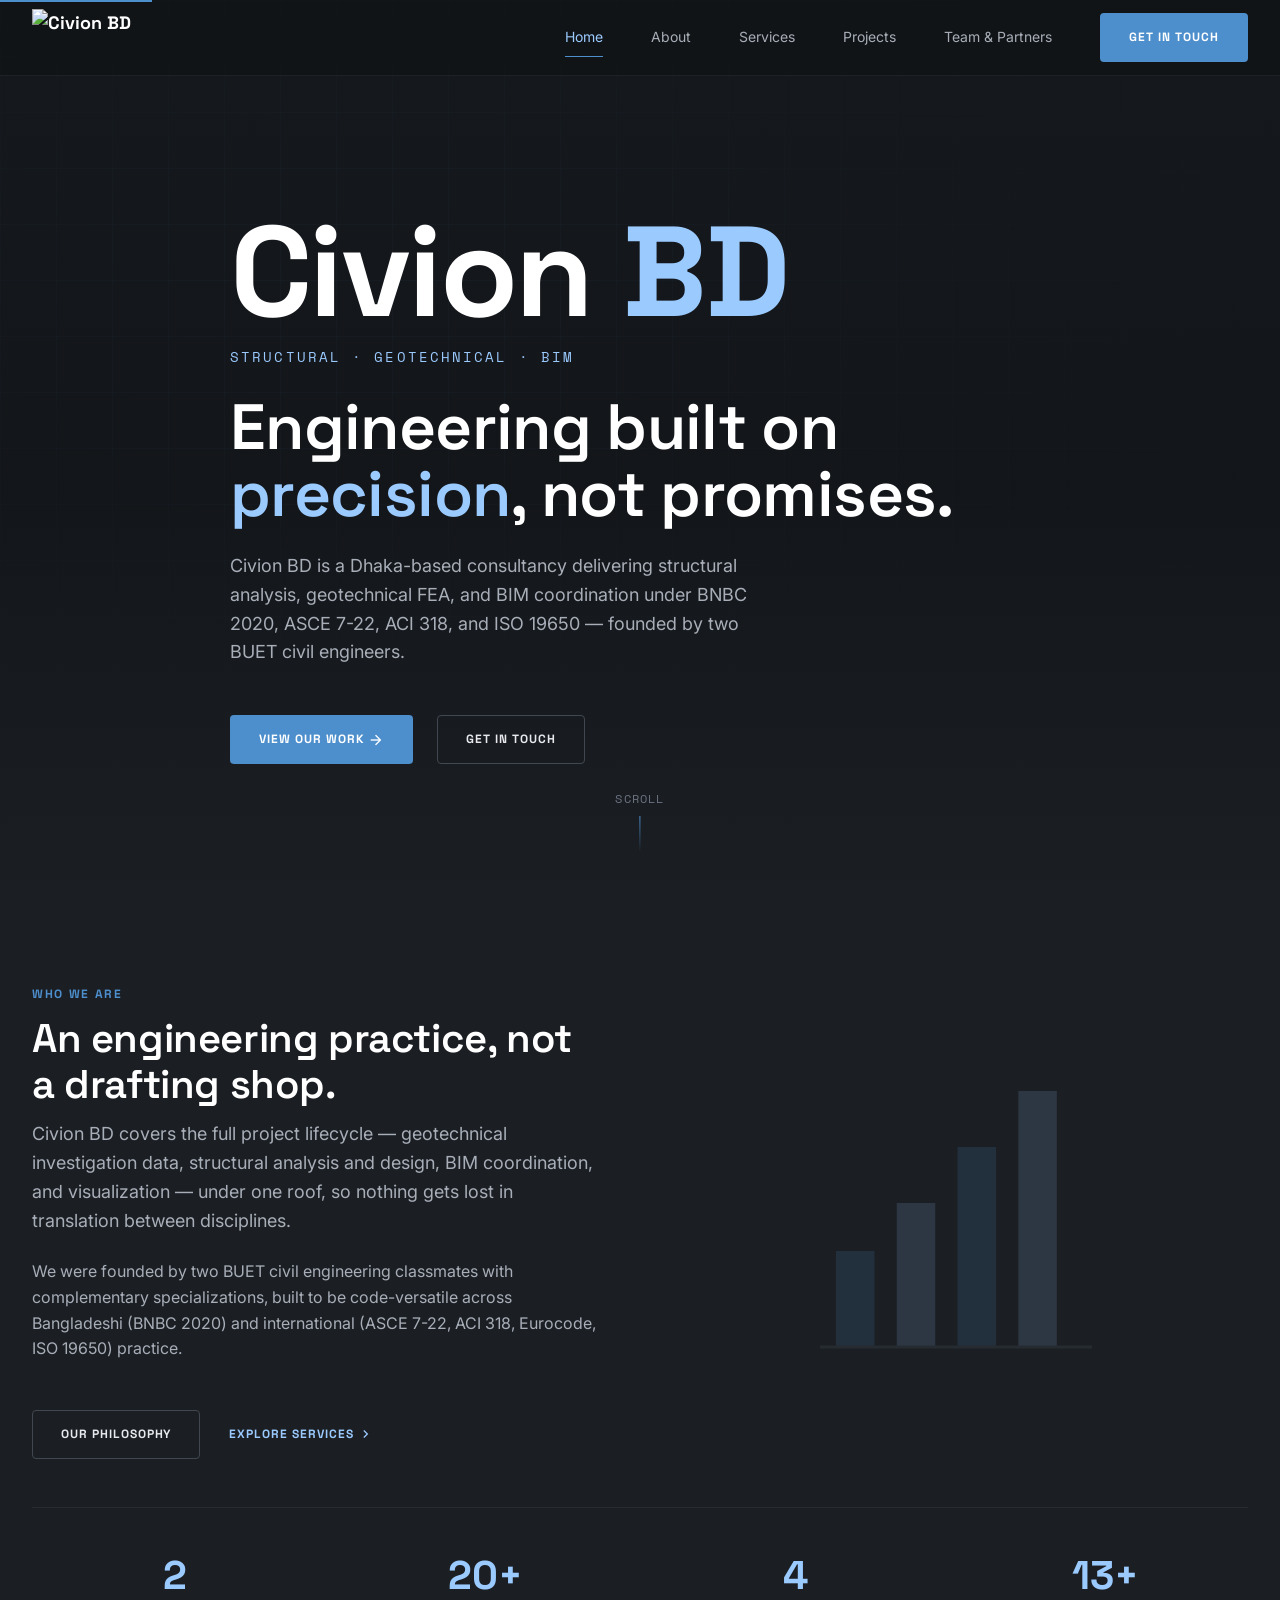
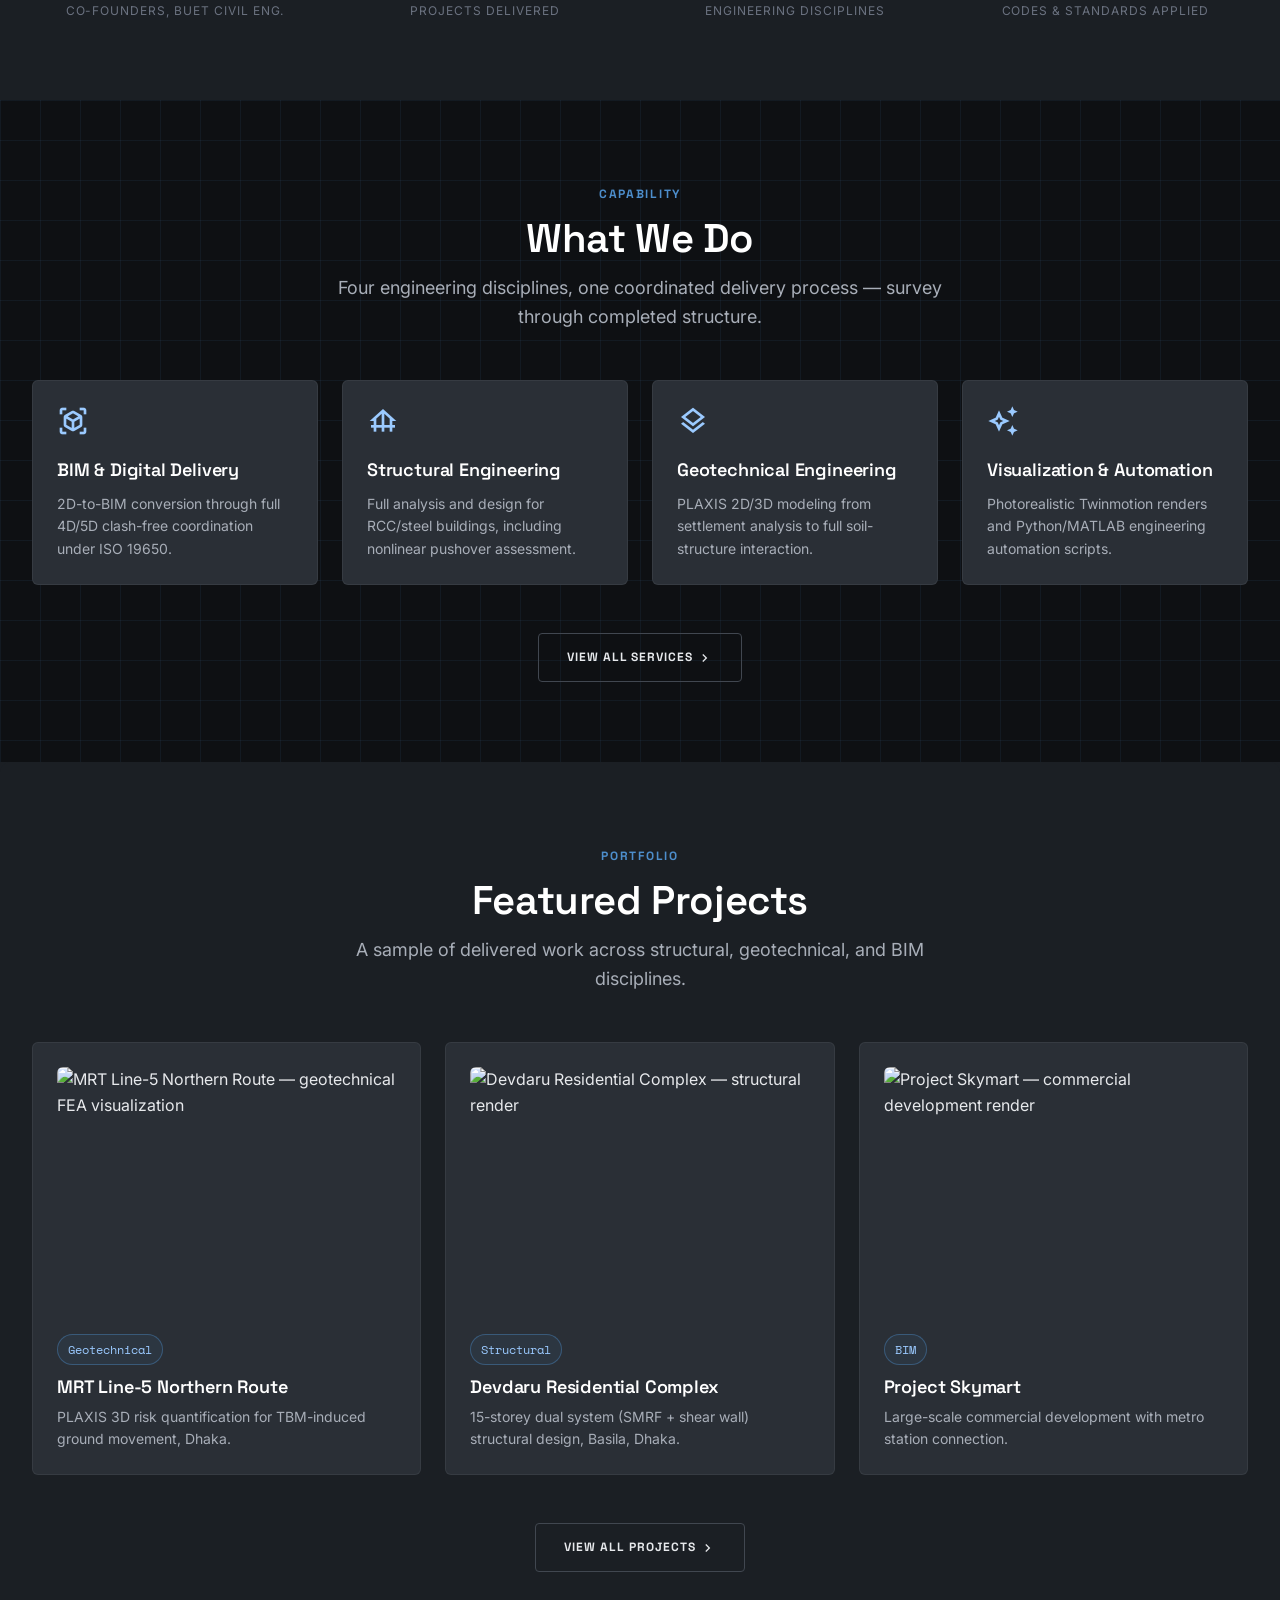
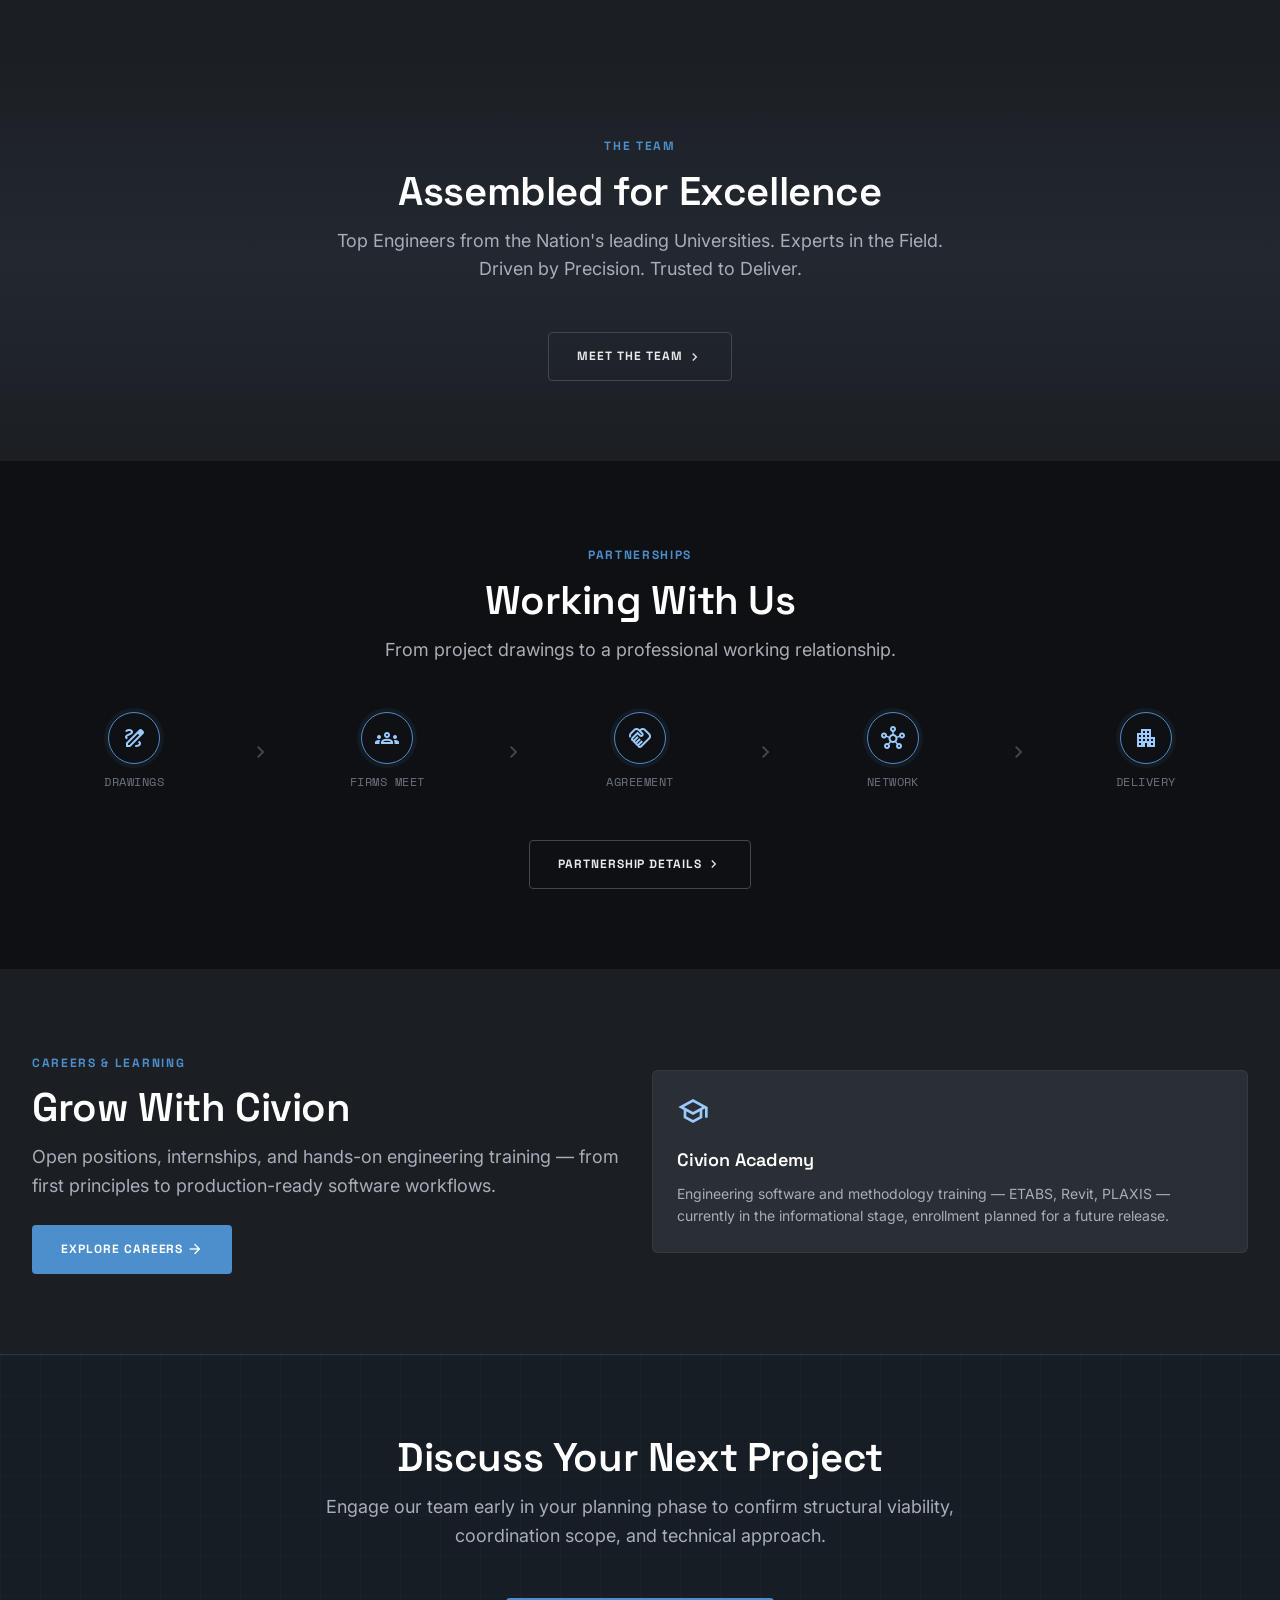
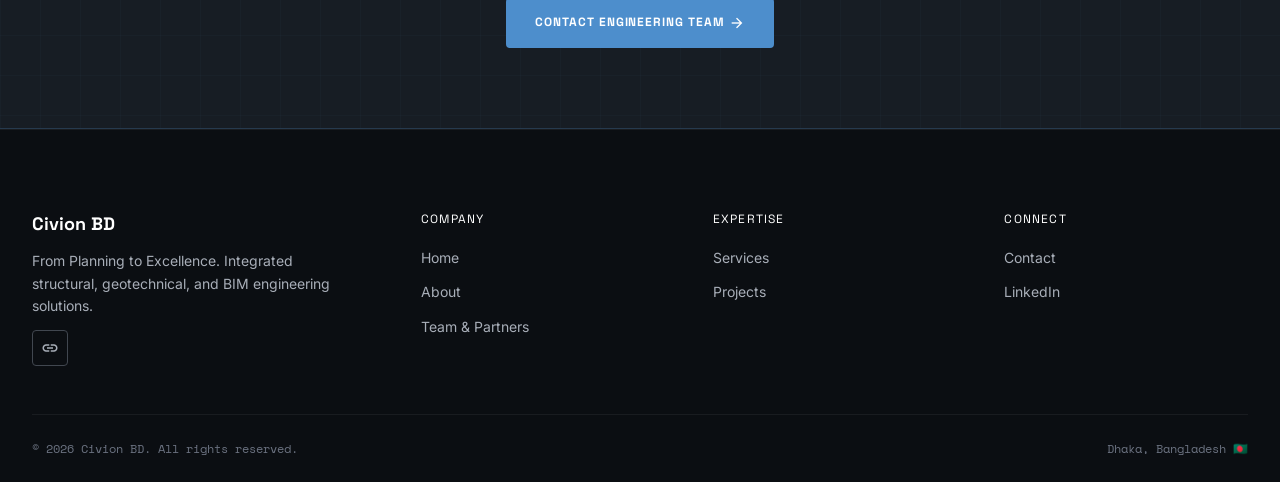
==== index.html @ 87517684 "Add files via upload" ====
<!DOCTYPE html>
<html lang="en">

<head>
  <meta charset="UTF-8" />
  <meta name="viewport" content="width=device-width, initial-scale=1.0" />
  <title>Civion BD — From Planning to Excellence</title>
  <meta name="description"
    content="Civion BD is a Dhaka-based structural, geotechnical, and BIM engineering consultancy founded by two BUET civil engineers, delivering analysis, design, and coordination under BNBC, ASCE, ACI, and ISO 19650." />
  <meta name="keywords"
    content="structural engineering Bangladesh, geotechnical engineering Dhaka, BIM consultancy, ETABS, PLAXIS, Revit, BNBC 2020, Civion BD" />
  <link rel="icon" href="favicon.ico" sizes="any" />
  <link rel="icon" type="image/png" href="media/logos/favicon-32.png" sizes="32x32" />
  <link rel="icon" type="image/png" href="media/logos/favicon-16.png" sizes="16x16" />
  <link rel="apple-touch-icon" href="media/logos/apple-touch-icon.png" />
  <meta property="og:title" content="Civion BD — From Planning to Excellence" />
  <meta property="og:description"
    content="Structural, geotechnical, and BIM engineering consultancy based in Dhaka, Bangladesh." />
  <meta property="og:image" content="media/hero/hero-thumbnail-v01.webp" />
  <meta property="og:type" content="website" />
  <meta name="twitter:card" content="summary_large_image" />
  <!-- Google Analytics (GA4) — Measurement ID G-GGPD788ZMY -->
  <script async src="https://www.googletagmanager.com/gtag/js?id=G-GGPD788ZMY"></script>
  <script>
    window.dataLayer = window.dataLayer || [];
    function gtag() { dataLayer.push(arguments); }
    gtag('js', new Date());
    gtag('config', 'G-GGPD788ZMY', { anonymize_ip: true });
  </script>
  <link rel="preconnect" href="https://fonts.googleapis.com" />
  <link rel="preconnect" href="https://fonts.gstatic.com" crossorigin />
  <link
    href="https://fonts.googleapis.com/css2?family=Inter:wght@400;500;600;700&family=Space+Grotesk:wght@500;600;700&family=Space+Mono:wght@400;700&display=swap"
    rel="stylesheet" />
  <link
    href="https://fonts.googleapis.com/css2?family=Material+Symbols+Outlined:opsz,wght,FILL,GRAD@20..48,100..700,0..1,-50..200&display=swap"
    rel="stylesheet" />
  <link rel="stylesheet" href="assets/css/main.css" />
  <link rel="stylesheet" href="assets/css/animations.css" />
  <style>
    .material-symbols-outlined {
      font-variation-settings: 'FILL' 0, 'wght' 400, 'GRAD' 0, 'opsz' 24;
      font-size: 24px;
      line-height: 1;
    }
  </style>
</head>

<body data-page="home" data-depth="0">
  <a href="#main" class="skip-link">Skip to content</a>
  <nav class="nav" id="topNav">
    <div class="nav__inner">
      <a href="index.html" class="nav__logo">
        <img src="media/logos/civion-bd-logo-light.png" alt="Civion BD" class="nav__logo-img" />
      </a>

      <button class="nav__toggle" aria-label="Toggle navigation menu" aria-expanded="false">
        <span></span><span></span><span></span>
      </button>

      <div class="nav__links">
        <a href="index.html" class="nav__link" data-page="home">Home</a>
        <a href="about/index.html" class="nav__link" data-page="about">About</a>
        <a href="services/index.html" class="nav__link" data-page="services">Services</a>
        <a href="projects/index.html" class="nav__link" data-page="projects">Projects</a>
        <a href="team-and-partnerships/index.html" class="nav__link" data-page="team">Team &amp; Partners</a>
        <a href="contact/index.html" class="btn btn--primary">Get In Touch</a>
      </div>
    </div>
  </nav>

  <main id="main">

    <!-- ================= HERO ================= -->
    <section class="hero">
      <video id="hero-video" class="hero__video" autoplay muted loop playsinline
        poster="media/hero/hero-poster-v01.webp" aria-hidden="true">
        <source src="media/hero/hero-building-mobile-v01.mp4" media="(max-width: 640px)" type="video/mp4" />
        <source src="media/hero/hero-building-v01.mp4" type="video/mp4" />
      </video>
      <div class="hero__grid" aria-hidden="true"></div>
      <div class="hero__overlay" aria-hidden="true"></div>
      <img src="media/logos/civion-bd-logo-square.png" alt="" class="hero__logo-watermark" aria-hidden="true" />
      <div class="container hero__content">
        <p class="hero__brand">Civion <span class="accent">BD</span></p>
        <span class="hero__eyebrow">Structural · Geotechnical · BIM</span>
        <h1 class="hero__title">Engineering built on <span class="accent">precision</span>, not promises.</h1>
        <p class="hero__subtitle">Civion BD is a Dhaka-based consultancy delivering structural analysis, geotechnical
          FEA, and BIM coordination under BNBC 2020, ASCE 7-22, ACI 318, and ISO 19650 — founded by two BUET civil
          engineers.</p>
        <div class="hero__ctas">
          <a href="projects/index.html" class="btn btn--primary">View Our Work <span
              class="material-symbols-outlined icon">arrow_forward</span></a>
          <a href="contact/index.html" class="btn btn--secondary">Get In Touch</a>
        </div>
      </div>
      <div class="hero__scroll" aria-hidden="true">
        <span>Scroll</span>
        <span class="hero__scroll-line"></span>
      </div>
    </section>

    <!-- ================= INTRODUCTION (Update 02) ================= -->
    <section class="section bg-charcoal" style="position:relative;overflow:hidden;">
      <div class="container">
        <div class="grid grid-2" style="align-items:center;gap:var(--space-xl);">
          <div data-reveal>
            <span class="eyebrow">Who We Are</span>
            <h2 class="section-title">An engineering practice, not a drafting shop.</h2>
            <p class="section-subtitle" style="margin-bottom:var(--space-md);">Civion BD covers the full project
              lifecycle — geotechnical investigation data, structural analysis and design, BIM coordination, and
              visualization — under one roof, so nothing gets lost in translation between disciplines.</p>
            <p style="color:var(--color-soft-gray);margin-bottom:var(--space-lg);">We were founded by two BUET civil
              engineering classmates with complementary specializations, built to be code-versatile across Bangladeshi
              (BNBC 2020) and international (ASCE 7-22, ACI 318, Eurocode, ISO 19650) practice.</p>
            <div class="hero__ctas">
              <a href="about/index.html" class="btn btn--secondary">Our Philosophy</a>
              <a href="services/index.html" class="btn btn--ghost">Explore Services <span
                  class="material-symbols-outlined icon">chevron_right</span></a>
            </div>
          </div>
          <div style="position:relative;display:flex;align-items:center;justify-content:center;min-height:340px;"
            data-reveal data-reveal-delay="2">
            <svg class="intro__logo-float" width="320" height="320" viewBox="0 0 200 200" fill="none"
              xmlns="http://www.w3.org/2000/svg" style="opacity:0.14;" aria-hidden="true">
              <rect x="20" y="120" width="24" height="60" fill="#4D8ECC" />
              <rect x="58" y="90" width="24" height="90" fill="#9BCAFF" />
              <rect x="96" y="55" width="24" height="125" fill="#4D8ECC" />
              <rect x="134" y="20" width="24" height="160" fill="#9BCAFF" />
              <line x1="10" y1="180" x2="180" y2="180" stroke="#6B7280" stroke-width="2" />
            </svg>
          </div>
        </div>

        <div class="grid grid-4 mt-lg" style="border-top:1px solid rgba(255,255,255,0.06);padding-top:var(--space-lg);">
          <div class="stat" data-reveal><span class="stat__value" data-count="2">0</span>
            <div class="stat__label">Co-Founders, BUET Civil Eng.</div>
          </div>
          <div class="stat" data-reveal data-reveal-delay="1"><span class="stat__value" data-count="20"
              data-suffix="+">0</span>
            <div class="stat__label">Projects Delivered</div>
          </div>
          <div class="stat" data-reveal data-reveal-delay="2"><span class="stat__value" data-count="4">0</span>
            <div class="stat__label">Engineering Disciplines</div>
          </div>
          <div class="stat" data-reveal data-reveal-delay="3"><span class="stat__value" data-count="13"
              data-suffix="+">0</span>
            <div class="stat__label">Codes &amp; Standards Applied</div>
          </div>
        </div>
      </div>
    </section>

    <!-- ================= FEATURED SERVICES (Update 03, simplified blueprint reveal) ================= -->
    <section class="section bg-blueprint">
      <div class="container">
        <div class="section-head center" data-reveal>
          <span class="eyebrow">Capability</span>
          <h2 class="section-title">What We Do</h2>
          <p class="section-subtitle">Four engineering disciplines, one coordinated delivery process — survey through
            completed structure.</p>
        </div>

        <div class="grid grid-4">
          <div class="card" data-reveal data-reveal-delay="1">
            <div style="color:var(--color-accent-bright);margin-bottom:var(--space-sm);"><span
                class="material-symbols-outlined" style="font-size:32px;">view_in_ar</span></div>
            <h3 style="font-size:var(--fs-lg);margin-bottom:8px;">BIM &amp; Digital Delivery</h3>
            <p style="font-size:var(--fs-sm);">2D-to-BIM conversion through full 4D/5D clash-free coordination under ISO
              19650.</p>
          </div>
          <div class="card" data-reveal data-reveal-delay="2">
            <div style="color:var(--color-accent-bright);margin-bottom:var(--space-sm);"><span
                class="material-symbols-outlined" style="font-size:32px;">foundation</span></div>
            <h3 style="font-size:var(--fs-lg);margin-bottom:8px;">Structural Engineering</h3>
            <p style="font-size:var(--fs-sm);">Full analysis and design for RCC/steel buildings, including nonlinear
              pushover assessment.</p>
          </div>
          <div class="card" data-reveal data-reveal-delay="3">
            <div style="color:var(--color-accent-bright);margin-bottom:var(--space-sm);"><span
                class="material-symbols-outlined" style="font-size:32px;">layers</span></div>
            <h3 style="font-size:var(--fs-lg);margin-bottom:8px;">Geotechnical Engineering</h3>
            <p style="font-size:var(--fs-sm);">PLAXIS 2D/3D modeling from settlement analysis to full soil-structure
              interaction.</p>
          </div>
          <div class="card" data-reveal data-reveal-delay="4">
            <div style="color:var(--color-accent-bright);margin-bottom:var(--space-sm);"><span
                class="material-symbols-outlined" style="font-size:32px;">auto_awesome</span></div>
            <h3 style="font-size:var(--fs-lg);margin-bottom:8px;">Visualization &amp; Automation</h3>
            <p style="font-size:var(--fs-sm);">Photorealistic Twinmotion renders and Python/MATLAB engineering
              automation scripts.</p>
          </div>
        </div>

        <div class="text-center mt-lg" data-reveal>
          <a href="services/index.html" class="btn btn--secondary">View All Services <span
              class="material-symbols-outlined icon">chevron_right</span></a>
        </div>
      </div>
    </section>

    <!-- ================= FEATURED PROJECTS (Update 04, crossfade) ================= -->
    <section class="section bg-charcoal projects-showcase" data-project-showcase>
      <div class="projects-showcase__bg-layer" aria-hidden="true" style="position:absolute;inset:0;z-index:0;"></div>
      <div class="container" style="position:relative;z-index:1;">
        <div class="section-head center" data-reveal>
          <span class="eyebrow">Portfolio</span>
          <h2 class="section-title">Featured Projects</h2>
          <p class="section-subtitle">A sample of delivered work across structural, geotechnical, and BIM disciplines.
          </p>
        </div>

        <div class="grid grid-3">
          <a href="projects/mrt/index.html" class="card project-card" data-reveal data-reveal-delay="1"
            data-project-bg="url('media/projects/mrt/project-mrt-hero-v01.webp') center/cover">
            <div class="project-card__media" style="margin-bottom:var(--space-sm);border-radius:var(--radius-md);"><img
                src="media/projects/mrt/project-mrt-hero-v01.webp"
                alt="MRT Line-5 Northern Route — geotechnical FEA visualization" class="img-cover" loading="lazy" />
            </div>
            <span class="chip chip--accent" style="margin-bottom:8px;">Geotechnical</span>
            <h3 style="font-size:var(--fs-lg);margin-bottom:4px;">MRT Line-5 Northern Route</h3>
            <p style="font-size:var(--fs-sm);">PLAXIS 3D risk quantification for TBM-induced ground movement, Dhaka.</p>
          </a>
          <a href="projects/devdaru/index.html" class="card project-card" data-reveal data-reveal-delay="2"
            data-project-bg="url('media/projects/devdaru/project-devdaru-hero-v01.webp') center/cover">
            <div class="project-card__media" style="margin-bottom:var(--space-sm);border-radius:var(--radius-md);"><img
                src="media/projects/devdaru/project-devdaru-hero-v01.webp"
                alt="Devdaru Residential Complex — structural render" class="img-cover" loading="lazy" /></div>
            <span class="chip chip--accent" style="margin-bottom:8px;">Structural</span>
            <h3 style="font-size:var(--fs-lg);margin-bottom:4px;">Devdaru Residential Complex</h3>
            <p style="font-size:var(--fs-sm);">15-storey dual system (SMRF + shear wall) structural design, Basila,
              Dhaka.</p>
          </a>
          <a href="projects/skymart/index.html" class="card project-card" data-reveal data-reveal-delay="3"
            data-project-bg="url('media/projects/skymart/project-skymart-hero-v01.webp') center/cover">
            <div class="project-card__media" style="margin-bottom:var(--space-sm);border-radius:var(--radius-md);"><img
                src="media/projects/skymart/project-skymart-hero-v01.webp"
                alt="Project Skymart — commercial development render" class="img-cover" loading="lazy" /></div>
            <span class="chip chip--accent" style="margin-bottom:8px;">BIM</span>
            <h3 style="font-size:var(--fs-lg);margin-bottom:4px;">Project Skymart</h3>
            <p style="font-size:var(--fs-sm);">Large-scale commercial development with metro station connection.</p>
          </a>
        </div>

        <div class="text-center mt-lg" data-reveal>
          <a href="projects/index.html" class="btn btn--secondary">View All Projects <span
              class="material-symbols-outlined icon">chevron_right</span></a>
        </div>
      </div>
    </section>

    <!-- ================= MEET THE TEAM ================= -->
    <section class="section bg-gradient-steel">
      <div class="container">
        <div class="section-head center" data-reveal>
          <span class="eyebrow">The Team</span>
          <h2 class="section-title">Assembled for Excellence</h2>
          <p class="section-subtitle">Top Engineers from the Nation's leading Universities. Experts in the Field.<br>
            Driven by Precision. Trusted to Deliver.</p>
        </div>
        <div class="text-center mt-lg" data-reveal>
          <a href="team-and-partnerships/index.html" class="btn btn--secondary">Meet The Team <span
              class="material-symbols-outlined icon">chevron_right</span></a>
        </div>
      </div>
    </section>

    <!-- ================= STRATEGIC PARTNERS (Update 05, storyboard) ================= -->
    <section class="section bg-matte">
      <div class="container">
        <div class="section-head center" data-reveal>
          <span class="eyebrow">Partnerships</span>
          <h2 class="section-title">Working With Us</h2>
          <p class="section-subtitle">From project drawings to a professional working relationship.</p>
        </div>
        <div class="storyboard" data-reveal>
          <div class="storyboard__step">
            <div class="storyboard__icon"><span class="material-symbols-outlined">draw</span></div><span
              class="storyboard__label">Drawings</span>
          </div>
          <span class="storyboard__arrow material-symbols-outlined" aria-hidden="true">chevron_right</span>
          <div class="storyboard__step">
            <div class="storyboard__icon"><span class="material-symbols-outlined">groups</span></div><span
              class="storyboard__label">Firms Meet</span>
          </div>
          <span class="storyboard__arrow material-symbols-outlined" aria-hidden="true">chevron_right</span>
          <div class="storyboard__step">
            <div class="storyboard__icon"><span class="material-symbols-outlined">handshake</span></div><span
              class="storyboard__label">Agreement</span>
          </div>
          <span class="storyboard__arrow material-symbols-outlined" aria-hidden="true">chevron_right</span>
          <div class="storyboard__step">
            <div class="storyboard__icon"><span class="material-symbols-outlined">hub</span></div><span
              class="storyboard__label">Network</span>
          </div>
          <span class="storyboard__arrow material-symbols-outlined" aria-hidden="true">chevron_right</span>
          <div class="storyboard__step">
            <div class="storyboard__icon"><span class="material-symbols-outlined">apartment</span></div><span
              class="storyboard__label">Delivery</span>
          </div>
        </div>
        <div class="text-center mt-lg" data-reveal>
          <a href="team-and-partnerships/index.html" class="btn btn--secondary">Partnership Details <span
              class="material-symbols-outlined icon">chevron_right</span></a>
        </div>
      </div>
    </section>

    <!-- ================= CAREERS & LEARNING ================= -->
    <section class="section bg-charcoal">
      <div class="container">
        <div class="grid grid-2" style="align-items:center;">
          <div data-reveal>
            <span class="eyebrow">Careers &amp; Learning</span>
            <h2 class="section-title">Grow With Civion</h2>
            <p class="section-subtitle" style="margin-bottom:var(--space-md);">Open positions, internships, and hands-on
              engineering training — from first principles to production-ready software workflows.</p>
            <a href="careers/index.html" class="btn btn--primary">Explore Careers <span
                class="material-symbols-outlined icon">arrow_forward</span></a>
          </div>
          <div class="card" data-reveal data-reveal-delay="2">
            <div style="color:var(--color-accent-bright);margin-bottom:var(--space-sm);"><span
                class="material-symbols-outlined" style="font-size:32px;">school</span></div>
            <h3 style="font-size:var(--fs-lg);margin-bottom:8px;">Civion Academy</h3>
            <p style="font-size:var(--fs-sm);">Engineering software and methodology training — ETABS, Revit, PLAXIS —
              currently in the informational stage, enrollment planned for a future release.</p>
          </div>
        </div>
      </div>
    </section>

    <!-- ================= CONTACT CTA ================= -->
    <section class="section"
      style="background:rgba(77,142,204,0.06);border-top:1px solid rgba(77,142,204,0.2);border-bottom:1px solid rgba(77,142,204,0.2);position:relative;overflow:hidden;">
      <div class="bg-blueprint" style="position:absolute;inset:0;opacity:0.35;" aria-hidden="true"></div>
      <div class="container text-center" style="position:relative;max-width:700px;">
        <h2 class="section-title" data-reveal>Discuss Your Next Project</h2>
        <p class="section-subtitle" style="margin:0 auto var(--space-lg);" data-reveal data-reveal-delay="1">Engage our
          team early in your planning phase to confirm structural viability, coordination scope, and technical approach.
        </p>
        <a href="contact/index.html" class="btn btn--primary" data-reveal data-reveal-delay="2">Contact Engineering Team
          <span class="material-symbols-outlined icon">arrow_forward</span></a>
      </div>
    </section>

  </main>

  <footer class="footer">
    <div class="container">
      <div class="footer__top">
        <div class="footer__brand">
          <span class="footer__brand-name">Civion BD</span>
          <p class="footer__tagline">From Planning to Excellence. Integrated structural, geotechnical, and BIM
            engineering solutions.</p>
          <div class="footer__social">
            <a href="https://www.linkedin.com/company/civion-bd/" target="_blank" rel="noopener"
              aria-label="Civion BD on LinkedIn">
              <span class="material-symbols-outlined" aria-hidden="true" style="font-size:18px;">link</span>
            </a>
          </div>
        </div>

        <div class="footer__col">
          <span class="footer__col-title">Company</span>
          <a href="index.html">Home</a>
          <a href="about/index.html">About</a>
          <a href="team-and-partnerships/index.html">Team &amp; Partners</a>
        </div>

        <div class="footer__col">
          <span class="footer__col-title">Expertise</span>
          <a href="services/index.html">Services</a>
          <a href="projects/index.html">Projects</a>
        </div>

        <div class="footer__col">
          <span class="footer__col-title">Connect</span>
          <a href="contact/index.html">Contact</a>
          <a href="https://www.linkedin.com/company/civion-bd/" target="_blank" rel="noopener">LinkedIn</a>
        </div>
      </div>

      <div class="footer__bottom">
        <span class="footer__meta">&copy; <span data-year></span> Civion BD. All rights reserved.</span>
        <span class="footer__meta">Dhaka, Bangladesh 🇧🇩</span>
      </div>
    </div>
  </footer>

  <script src="assets/js/main.js" defer></script>
  <script src="assets/js/animations.js" defer></script>
</body>

</html>
---- assets/css/main.css ----
/* ============================================================
   Civion BD — main.css
   Design System: "Industrial Elegance"
   Source of truth: docs/design.md, industrial_elegance/DESIGN.md
   Vanilla CSS — no framework, per add-ins.md Dependency Checklist
   ============================================================ */

/* ---------- Design Tokens ---------- */
:root {
  /* Core palette */
  --color-accent: #4D8ECC;         /* Engineering Blue */
  --color-accent-dim: #3A6FA0;
  --color-accent-bright: #9BCAFF;
  --color-charcoal: #1B1F24;       /* Primary background */
  --color-gunmetal: #2A2F36;       /* Secondary surface / cards */
  --color-dark-slate: #232830;     /* Tertiary surface */
  --color-matte-black: #0E1013;    /* Deepest layer / overlays */
  --color-surface-lowest: #0B0E12;
  --color-steel-gray: #6B7280;     /* Secondary text */
  --color-soft-gray: #A8AEB8;      /* Body text */
  --color-outline: #414750;
  --color-white: #FFFFFF;
  --color-near-white: #E7E9EC;

  /* Status (functional only, never decorative) */
  --color-success: #4CAF7D;
  --color-warning: #F9BC52;
  --color-error: #E5646B;

  /* Typography */
  --font-primary: 'Inter', -apple-system, BlinkMacSystemFont, 'Segoe UI', sans-serif;
  --font-secondary: 'Space Grotesk', 'Inter', sans-serif;
  --font-mono: 'Space Mono', 'JetBrains Mono', monospace;

  /* Type scale */
  --fs-xs: 0.75rem;
  --fs-sm: 0.875rem;
  --fs-md: 1rem;
  --fs-lg: 1.125rem;
  --fs-xl: 1.5rem;
  --fs-2xl: 2rem;
  --fs-3xl: 2.5rem;
  --fs-4xl: 3.25rem;
  --fs-5xl: 4rem;

  /* Spacing (8px base grid) */
  --space-xs: 4px;
  --space-sm: 12px;
  --space-base: 8px;
  --space-md: 24px;
  --space-lg: 48px;
  --space-xl: 80px;
  --space-gutter: 24px;
  --space-margin: 32px;

  /* Radius */
  --radius-sm: 4px;
  --radius-md: 6px;
  --radius-lg: 10px;
  --radius-full: 9999px;

  /* Motion */
  --ease-mech: cubic-bezier(0.4, 0, 0.2, 1);
  --dur-fast: 150ms;
  --dur-base: 280ms;
  --dur-slow: 600ms;

  /* Layout */
  --container-max: 1280px;
  --nav-height: 76px;
}

/* ---------- Reset ---------- */
*, *::before, *::after { box-sizing: border-box; }
html { scroll-behavior: smooth; }
body {
  margin: 0;
  background: var(--color-charcoal);
  color: var(--color-near-white);
  font-family: var(--font-primary);
  font-size: var(--fs-md);
  line-height: 1.6;
  -webkit-font-smoothing: antialiased;
  overflow-x: hidden;
}
img, svg, video, canvas { display: block; max-width: 100%; }
a { color: inherit; text-decoration: none; }
ul, ol { list-style: none; margin: 0; padding: 0; }
button, input, select, textarea { font-family: inherit; font-size: inherit; color: inherit; }
h1, h2, h3, h4, h5, h6 { margin: 0; font-family: var(--font-secondary); color: var(--color-white); font-weight: 600; letter-spacing: -0.01em; }
p { margin: 0; color: var(--color-soft-gray); }

@media (prefers-reduced-motion: reduce) {
  *, *::before, *::after {
    animation-duration: 0.001ms !important;
    animation-iteration-count: 1 !important;
    transition-duration: 0.001ms !important;
    scroll-behavior: auto !important;
  }
}

/* Focus visibility (accessibility — design.md §Accessibility) */
a:focus-visible, button:focus-visible, input:focus-visible,
textarea:focus-visible, select:focus-visible {
  outline: 2px solid var(--color-accent-bright);
  outline-offset: 2px;
  border-radius: var(--radius-sm);
}

/* ---------- Layout Helpers ---------- */
.container {
  max-width: var(--container-max);
  margin: 0 auto;
  padding: 0 var(--space-margin);
}
@media (max-width: 640px) {
  .container { padding: 0 var(--space-md); }
}

.section { padding: var(--space-xl) 0; position: relative; }
@media (max-width: 900px) {
  .section { padding: var(--space-lg) 0; }
}

/* Section background rhythm — design.md §Section Design */
.bg-charcoal { background: var(--color-charcoal); }
.bg-gunmetal { background: var(--color-gunmetal); }
.bg-matte { background: var(--color-matte-black); }
.bg-gradient-steel {
  background: linear-gradient(180deg, var(--color-charcoal) 0%, var(--color-dark-slate) 50%, var(--color-charcoal) 100%);
}
.bg-blueprint {
  background-color: var(--color-matte-black);
  background-image:
    linear-gradient(rgba(77, 142, 204, 0.08) 1px, transparent 1px),
    linear-gradient(90deg, rgba(77, 142, 204, 0.08) 1px, transparent 1px);
  background-size: 40px 40px;
}

.grid { display: grid; gap: var(--space-gutter); }
.grid-2 { grid-template-columns: repeat(2, 1fr); }
.grid-3 { grid-template-columns: repeat(3, 1fr); }
.grid-4 { grid-template-columns: repeat(4, 1fr); }
.grid-12 { grid-template-columns: repeat(12, 1fr); }
@media (max-width: 900px) {
  .grid-2, .grid-3, .grid-4 { grid-template-columns: repeat(2, 1fr); }
}
@media (max-width: 640px) {
  .grid-2, .grid-3, .grid-4, .grid-12 { grid-template-columns: 1fr; }
}

.flex { display: flex; }
.flex-col { flex-direction: column; }
.items-center { align-items: center; }
.justify-between { justify-content: space-between; }
.gap-xs { gap: var(--space-xs); }
.gap-sm { gap: var(--space-sm); }
.gap-md { gap: var(--space-md); }
.gap-lg { gap: var(--space-lg); }

/* ---------- Typography Utilities ---------- */
.eyebrow {
  font-family: var(--font-secondary);
  font-size: var(--fs-xs);
  font-weight: 700;
  letter-spacing: 0.14em;
  text-transform: uppercase;
  color: var(--color-accent);
  display: inline-block;
  margin-bottom: var(--space-sm);
}
.section-title {
  font-size: var(--fs-3xl);
  line-height: 1.15;
  margin-bottom: var(--space-sm);
}
.section-subtitle {
  font-size: var(--fs-lg);
  color: var(--color-soft-gray);
  max-width: 640px;
}
.section-head { margin-bottom: var(--space-lg); }
.section-head.center { text-align: center; margin-left: auto; margin-right: auto; }
.section-head.center .section-subtitle { margin-left: auto; margin-right: auto; }
.mono-tag {
  font-family: var(--font-mono);
  font-size: var(--fs-xs);
  color: var(--color-steel-gray);
  letter-spacing: 0.05em;
}

/* ---------- Buttons ---------- */
.btn {
  display: inline-flex;
  align-items: center;
  justify-content: center;
  gap: var(--space-xs);
  font-family: var(--font-secondary);
  font-size: var(--fs-xs);
  font-weight: 700;
  letter-spacing: 0.08em;
  text-transform: uppercase;
  padding: 14px 28px;
  border-radius: var(--radius-sm);
  border: 1px solid transparent;
  cursor: pointer;
  transition: background var(--dur-base) var(--ease-mech), border-color var(--dur-base) var(--ease-mech), transform var(--dur-fast) var(--ease-mech), color var(--dur-base) var(--ease-mech);
  white-space: nowrap;
}
.btn:active { transform: scale(0.98); }
.btn--primary { background: var(--color-accent); color: var(--color-white); }
.btn--primary:hover { background: var(--color-accent-dim); }
.btn--secondary { background: transparent; border-color: var(--color-outline); color: var(--color-near-white); }
.btn--secondary:hover { border-color: var(--color-accent); color: var(--color-accent-bright); }
.btn--ghost { background: transparent; color: var(--color-accent-bright); padding-left: 4px; padding-right: 4px; }
.btn--ghost:hover { color: var(--color-white); }
.btn--block { width: 100%; }
.btn .icon { font-size: 16px; transition: transform var(--dur-base) var(--ease-mech); }
.btn:hover .icon { transform: translateX(3px); }

/* ---------- Cards (shared base — design.md §Cards) ---------- */
.card {
  background: var(--color-gunmetal);
  border: 1px solid rgba(139, 145, 155, 0.12);
  border-radius: var(--radius-md);
  padding: var(--space-md);
  transition: transform var(--dur-base) var(--ease-mech), border-color var(--dur-base) var(--ease-mech), box-shadow var(--dur-base) var(--ease-mech);
}
.card:hover {
  transform: translateY(-4px);
  border-color: rgba(77, 142, 204, 0.35);
  box-shadow: 0 16px 40px rgba(0,0,0,0.35);
}
.card--flat:hover { transform: none; }

/* ---------- Chips / Badges ---------- */
.chip {
  display: inline-flex;
  align-items: center;
  font-family: var(--font-mono);
  font-size: var(--fs-xs);
  color: var(--color-soft-gray);
  background: rgba(255,255,255,0.04);
  border: 1px solid var(--color-outline);
  padding: 5px 10px;
  border-radius: var(--radius-full);
}
.chip--accent { color: var(--color-accent-bright); border-color: rgba(77,142,204,0.4); background: rgba(77,142,204,0.08); }

/* ---------- Navigation ---------- */
.nav {
  position: fixed;
  top: 0; left: 0; right: 0;
  z-index: 900;
  height: var(--nav-height);
  display: flex;
  align-items: center;
  background: rgba(17, 20, 23, 0.72);
  backdrop-filter: blur(14px);
  -webkit-backdrop-filter: blur(14px);
  border-bottom: 1px solid rgba(255,255,255,0.06);
  transition: background var(--dur-base) var(--ease-mech), border-color var(--dur-base) var(--ease-mech);
}
.nav.is-scrolled { background: rgba(14, 16, 19, 0.94); border-color: rgba(255,255,255,0.1); }
.nav__inner {
  width: 100%;
  max-width: var(--container-max);
  margin: 0 auto;
  padding: 0 var(--space-margin);
  display: flex;
  align-items: center;
  justify-content: space-between;
}
.nav__logo { display: flex; align-items: center; gap: 10px; font-family: var(--font-secondary); font-weight: 700; font-size: var(--fs-lg); color: var(--color-white); }
.nav__logo-mark { width: 32px; height: 32px; }
.nav__logo-img { height: 57px; width: auto; display: block; }
.nav__links { display: flex; align-items: center; gap: var(--space-lg); }
.nav__link {
  font-size: var(--fs-sm);
  color: var(--color-soft-gray);
  position: relative;
  padding: 8px 0;
  transition: color var(--dur-base) var(--ease-mech);
}
.nav__link::after {
  content: '';
  position: absolute; left: 0; bottom: 0;
  width: 0; height: 1px;
  background: var(--color-accent);
  transition: width var(--dur-base) var(--ease-mech);
}
.nav__link:hover { color: var(--color-white); }
.nav__link:hover::after { width: 100%; }
.nav__link.is-active { color: var(--color-accent-bright); }
.nav__link.is-active::after { width: 100%; }
.nav__actions { display: flex; align-items: center; gap: var(--space-md); }
.nav__toggle { display: none; flex-direction: column; gap: 5px; background: none; border: none; cursor: pointer; padding: 8px; }
.nav__toggle span { width: 22px; height: 2px; background: var(--color-white); transition: all var(--dur-base) var(--ease-mech); }

@media (max-width: 900px) {
  .nav__links { position: fixed; top: var(--nav-height); left: 0; right: 0; bottom: 0;
    background: var(--color-matte-black); flex-direction: column; justify-content: flex-start;
    padding: var(--space-lg) var(--space-md); gap: var(--space-md);
    transform: translateX(100%); transition: transform var(--dur-base) var(--ease-mech);
  }
  .nav__links.is-open { transform: translateX(0); }
  .nav__link { font-size: var(--fs-xl); }
  .nav__toggle { display: flex; }
  .nav__actions .btn--primary { display: none; }
  .nav__links .btn--primary { margin-top: var(--space-md); display: inline-flex; }
}

/* ---------- Footer ---------- */
.footer { background: var(--color-surface-lowest); border-top: 1px solid rgba(255,255,255,0.06); padding: var(--space-xl) 0 var(--space-md); }
.footer__top { display: grid; grid-template-columns: 1.4fr 1fr 1fr 1fr; gap: var(--space-lg); padding-bottom: var(--space-lg); border-bottom: 1px solid rgba(255,255,255,0.06); }
.footer__brand { display: flex; flex-direction: column; gap: var(--space-sm); max-width: 320px; }
.footer__brand-name { font-family: var(--font-secondary); font-size: var(--fs-lg); font-weight: 700; color: var(--color-white); }
.footer__logo-img { height: 57px; width: auto; display: block; }
.footer__tagline { color: var(--color-soft-gray); font-size: var(--fs-sm); }
.footer__col-title { font-family: var(--font-secondary); font-size: var(--fs-xs); letter-spacing: 0.1em; text-transform: uppercase; color: var(--color-white); margin-bottom: var(--space-sm); display: block; }
.footer__col a { display: block; color: var(--color-soft-gray); font-size: var(--fs-sm); padding: 6px 0; transition: color var(--dur-base) var(--ease-mech); }
.footer__col a:hover { color: var(--color-accent-bright); }
.footer__bottom { display: flex; justify-content: space-between; align-items: center; padding-top: var(--space-md); flex-wrap: wrap; gap: var(--space-sm); }
.footer__meta { font-size: var(--fs-xs); color: var(--color-steel-gray); font-family: var(--font-mono); }
.footer__social { display: flex; gap: var(--space-sm); }
.footer__social a { width: 36px; height: 36px; display: flex; align-items: center; justify-content: center; border: 1px solid var(--color-outline); border-radius: var(--radius-sm); color: var(--color-soft-gray); transition: all var(--dur-base) var(--ease-mech); }
.footer__social a:hover { color: var(--color-accent-bright); border-color: var(--color-accent); }
@media (max-width: 900px) { .footer__top { grid-template-columns: 1fr 1fr; } }
@media (max-width: 560px) { .footer__top { grid-template-columns: 1fr; } }

/* ---------- Logo Watermark (design.md §Logo Usage) ---------- */
.logo-watermark {
  position: absolute;
  pointer-events: none;
  opacity: 0.06;
  filter: blur(2px);
  z-index: 0;
  user-select: none;
}

/* ---------- Blueprint / Placeholder Media Frames ---------- */
/* Used wherever media.status = PLANNED (media-status.md) — never a stand-in photo */
.media-frame {
  position: relative;
  border-radius: var(--radius-md);
  overflow: hidden;
  background: var(--color-matte-black);
  border: 1px solid rgba(139,145,155,0.15);
  display: flex;
  align-items: center;
  justify-content: center;
  min-height: 220px;
}
.media-frame::before {
  content: '';
  position: absolute; inset: 0;
  background-image:
    linear-gradient(rgba(77,142,204,0.14) 1px, transparent 1px),
    linear-gradient(90deg, rgba(77,142,204,0.14) 1px, transparent 1px);
  background-size: 24px 24px;
  opacity: 0.6;
}
.media-frame__label {
  position: relative;
  font-family: var(--font-mono);
  font-size: var(--fs-xs);
  color: var(--color-steel-gray);
  letter-spacing: 0.08em;
  text-transform: uppercase;
  text-align: center;
  padding: var(--space-sm) var(--space-md);
  border: 1px dashed var(--color-outline);
  border-radius: var(--radius-sm);
  background: rgba(14,16,19,0.6);
}

/* ---------- Forms ---------- */
.field { display: flex; flex-direction: column; gap: 8px; margin-bottom: var(--space-md); }
.field label { font-size: var(--fs-xs); text-transform: uppercase; letter-spacing: 0.08em; color: var(--color-steel-gray); font-family: var(--font-secondary); }
.field input, .field select, .field textarea {
  background: var(--color-dark-slate);
  border: 1px solid var(--color-outline);
  border-radius: var(--radius-sm);
  padding: 12px 14px;
  color: var(--color-white);
  transition: border-color var(--dur-base) var(--ease-mech);
}
.field input:focus, .field select:focus, .field textarea:focus { border-color: var(--color-accent); outline: none; }
.field textarea { resize: vertical; min-height: 120px; }
.form-note { font-size: var(--fs-xs); color: var(--color-steel-gray); margin-top: var(--space-sm); }

/* ---------- Stat Counters ---------- */
.stat { text-align: center; }
.stat__value { font-family: var(--font-secondary); font-size: var(--fs-3xl); font-weight: 700; color: var(--color-accent-bright); line-height: 1; }
.stat__label { font-size: var(--fs-xs); text-transform: uppercase; letter-spacing: 0.08em; color: var(--color-steel-gray); margin-top: var(--space-xs); }

/* ---------- Real media (object-fit fills for frames that now hold real assets) ---------- */
.img-cover { width: 100%; height: 100%; object-fit: cover; display: block; }
.media-figure {
  position: relative;
  border-radius: var(--radius-md);
  overflow: hidden;
  border: 1px solid rgba(139,145,155,0.15);
}
.media-figure img, .media-figure video { width: 100%; height: 100%; object-fit: cover; display: block; }
.media-figure__caption {
  position: absolute; left: 0; right: 0; bottom: 0;
  padding: var(--space-sm) var(--space-md);
  background: linear-gradient(0deg, rgba(11,14,18,0.85), transparent);
  font-family: var(--font-mono); font-size: var(--fs-xs); color: var(--color-soft-gray);
  letter-spacing: 0.04em;
}

/* ---------- Ambient background video (decorative, low-opacity, behind content) ---------- */
.bg-video-layer {
  position: absolute; inset: 0; z-index: 0; overflow: hidden;
}
.bg-video-layer video {
  width: 100%; height: 100%; object-fit: cover; opacity: 0.16; filter: saturate(0.8);
}
.bg-video-layer::after {
  content: ''; position: absolute; inset: 0;
  background: linear-gradient(180deg, var(--color-charcoal) 0%, rgba(27,31,36,0.55) 35%, var(--color-charcoal) 100%);
}

/* ---------- Utility ---------- */
.text-center { text-align: center; }
.mt-lg { margin-top: var(--space-lg); }
.mb-lg { margin-bottom: var(--space-lg); }
.sr-only { position: absolute; width: 1px; height: 1px; overflow: hidden; clip: rect(0,0,0,0); white-space: nowrap; }
.skip-link {
  position: absolute; top: -48px; left: 0; background: var(--color-accent); color: #fff;
  padding: 12px 20px; z-index: 2000; transition: top var(--dur-base) var(--ease-mech);
}
.skip-link:focus { top: 0; }
---- assets/css/animations.css ----
/* ============================================================
   Civion BD — animations.css
   Motion system per docs/animation.md — mechanical, purposeful,
   never bouncy/elastic (design.md §Micro Interactions).
   ============================================================ */

/* ---------- Scroll Reveal (AOS-weight, Level 3 sections) ---------- */
[data-reveal] {
  opacity: 0;
  transform: translateY(28px);
  transition: opacity var(--dur-slow) var(--ease-mech), transform var(--dur-slow) var(--ease-mech);
}
[data-reveal].is-visible { opacity: 1; transform: translateY(0); }
[data-reveal="fade"] { transform: none; }
[data-reveal-delay="1"] { transition-delay: 90ms; }
[data-reveal-delay="2"] { transition-delay: 180ms; }
[data-reveal-delay="3"] { transition-delay: 270ms; }
[data-reveal-delay="4"] { transition-delay: 360ms; }

/* ---------- Hero ---------- */
.hero {
  position: relative;
  min-height: 100vh;
  display: flex;
  align-items: center;
  overflow: hidden;
  padding-top: var(--nav-height);
}
.hero__canvas { position: absolute; inset: 0; z-index: 0; opacity: 0.55; }
.hero__video { position: absolute; inset: 0; z-index: 0; width: 100%; height: 100%; object-fit: cover; filter: brightness(0.88); }
.hero__overlay {
  position: absolute; inset: 0; z-index: 1;
  background: linear-gradient(180deg, rgba(14,16,19,0.45) 0%, rgba(14,16,19,0.62) 55%, var(--color-charcoal) 100%);
}
.hero__grid {
  position: absolute; inset: 0; z-index: 1;
  background-image: linear-gradient(rgba(77,142,204,0.10) 1px, transparent 1px), linear-gradient(90deg, rgba(77,142,204,0.10) 1px, transparent 1px);
  background-size: 56px 56px;
  mask-image: radial-gradient(ellipse at 30% 40%, black 10%, transparent 70%);
}
.hero__logo-watermark {
  position: absolute;
  top: 50%;
  left: 50%;
  transform: translate(-50%, -50%);
  width: min(600px, 85vw);
  height: auto;
  opacity: 0.04;
  z-index: 1;
  pointer-events: none;
  user-select: none;
}
.hero__content { position: relative; z-index: 2; }
.hero__brand { font-family: var(--font-secondary); font-weight: 700; font-size: clamp(3rem, 10vw, 8rem); line-height: 0.94; letter-spacing: -0.02em; margin-bottom: var(--space-sm); color: var(--color-white); }
.hero__brand .accent { color: var(--color-accent-bright); }
.hero__eyebrow { font-family: var(--font-mono); color: var(--color-accent-bright); letter-spacing: 0.15em; font-size: var(--fs-sm); text-transform: uppercase; }
.hero__title { font-size: clamp(2.5rem, 5.5vw, var(--fs-5xl)); line-height: 1.05; margin: var(--space-md) 0; max-width: 820px; }
.hero__title .accent { color: var(--color-accent-bright); }
.hero__subtitle { font-size: var(--fs-lg); color: var(--color-soft-gray); max-width: 560px; margin-bottom: var(--space-lg); }
.hero__ctas { display: flex; gap: var(--space-md); flex-wrap: wrap; }
.hero__scroll {
  position: absolute; bottom: var(--space-lg); left: 50%; transform: translateX(-50%); z-index: 2;
  display: flex; flex-direction: column; align-items: center; gap: 8px; color: var(--color-steel-gray);
  font-family: var(--font-mono); font-size: var(--fs-xs); letter-spacing: 0.1em; text-transform: uppercase;
}
.hero__scroll-line { width: 1px; height: 36px; background: linear-gradient(180deg, var(--color-accent), transparent); animation: scrollPulse 2.2s ease-in-out infinite; }
@keyframes scrollPulse { 0%, 100% { opacity: 0.3; } 50% { opacity: 1; } }

/* ---------- Homepage Intro — floating logo watermark (Update 02) ---------- */
.intro__logo-float {
  animation: floatLogo 7s ease-in-out infinite;
}
@keyframes floatLogo {
  0%, 100% { transform: translateY(0) rotate(0deg); }
  50% { transform: translateY(-18px) rotate(1deg); }
}

/* ---------- Stat Counter Draw-in ---------- */
.stat__value[data-count] { transition: none; }

/* ---------- Blueprint line-draw (services / engineering workflow) ---------- */
.blueprint-line {
  stroke-dasharray: 800;
  stroke-dashoffset: 800;
  transition: stroke-dashoffset 1.6s var(--ease-mech);
}
.is-visible .blueprint-line { stroke-dashoffset: 0; }

/* ---------- Featured Projects — background crossfade (Update 04) ---------- */
.projects-showcase { position: relative; border-radius: var(--radius-lg); overflow: hidden; }
.projects-showcase__bg {
  position: absolute; inset: 0;
  background-size: cover; background-position: center;
  filter: blur(28px) brightness(0.5) saturate(0.9);
  transform: scale(1.15);
  opacity: 0;
  transition: opacity var(--dur-slow) var(--ease-mech);
  z-index: 0;
}
.projects-showcase__bg.is-active { opacity: 1; }

/* ---------- Card lift already defined via .card:hover; project card specifics ---------- */
.project-card { position: relative; overflow: hidden; border-radius: var(--radius-md); cursor: pointer; }
.project-card__media { position: relative; aspect-ratio: 4 / 3; overflow: hidden; }
.project-card__media .media-frame { position: absolute; inset: 0; border-radius: 0; }
.project-card__media img { position: absolute; inset: 0; width: 100%; height: 100%; object-fit: cover; }
.project-card__body { padding: var(--space-md); background: var(--color-gunmetal); border: 1px solid rgba(139,145,155,0.12); border-top: none; border-radius: 0 0 var(--radius-md) var(--radius-md); }

/* ---------- Partnership storyboard strip (Update 05, simplified) ---------- */
.storyboard { display: flex; align-items: center; justify-content: space-between; gap: var(--space-sm); flex-wrap: wrap; }
.storyboard__step { display: flex; flex-direction: column; align-items: center; gap: 8px; text-align: center; flex: 1; min-width: 90px; }
.storyboard__icon {
  width: 52px; height: 52px; border-radius: var(--radius-full);
  border: 1px solid var(--color-outline); display: flex; align-items: center; justify-content: center;
  color: var(--color-steel-gray); transition: all var(--dur-slow) var(--ease-mech);
}
.storyboard.is-visible .storyboard__step:nth-child(1) .storyboard__icon { transition-delay: 0ms; }
.storyboard.is-visible .storyboard__step:nth-child(2) .storyboard__icon { transition-delay: 150ms; }
.storyboard.is-visible .storyboard__step:nth-child(3) .storyboard__icon { transition-delay: 300ms; }
.storyboard.is-visible .storyboard__step:nth-child(4) .storyboard__icon { transition-delay: 450ms; }
.storyboard.is-visible .storyboard__step:nth-child(5) .storyboard__icon { transition-delay: 600ms; }
.storyboard.is-visible .storyboard__icon { color: var(--color-accent-bright); border-color: var(--color-accent); box-shadow: 0 0 0 4px rgba(77,142,204,0.08); }
.storyboard__label { font-size: var(--fs-xs); color: var(--color-steel-gray); font-family: var(--font-mono); text-transform: uppercase; letter-spacing: 0.04em; }
.storyboard__arrow { color: var(--color-outline); font-size: 18px; }

/* ---------- Career growth path ---------- */
.career-path { display: flex; flex-wrap: wrap; gap: 0; position: relative; }
.career-path::before {
  content: ''; position: absolute; left: 26px; top: 26px; bottom: 26px; width: 1px;
  background: linear-gradient(180deg, var(--color-accent), var(--color-outline));
  display: none;
}
@media (max-width: 720px) { .career-path::before { display: block; } }

/* ---------- Rotating wireframe (Team background) ---------- */
.wireframe-orbit {
  position: absolute; inset: 0; z-index: 0; opacity: 0.18; pointer-events: none;
  animation: orbitSpin 90s linear infinite;
}
@keyframes orbitSpin { from { transform: rotate(0deg); } to { transform: rotate(360deg); } }

/* ---------- Back link (project / course sub-pages) ---------- */
.back-link {
  display: inline-flex; align-items: center; gap: 6px;
  font-family: var(--font-secondary); font-size: var(--fs-xs); font-weight: 700;
  text-transform: uppercase; letter-spacing: 0.08em;
  color: var(--color-soft-gray); margin-bottom: var(--space-md);
  transition: color var(--dur-base) var(--ease-mech);
}
.back-link:hover { color: var(--color-accent-bright); }
.back-link .material-symbols-outlined { font-size: 18px; }
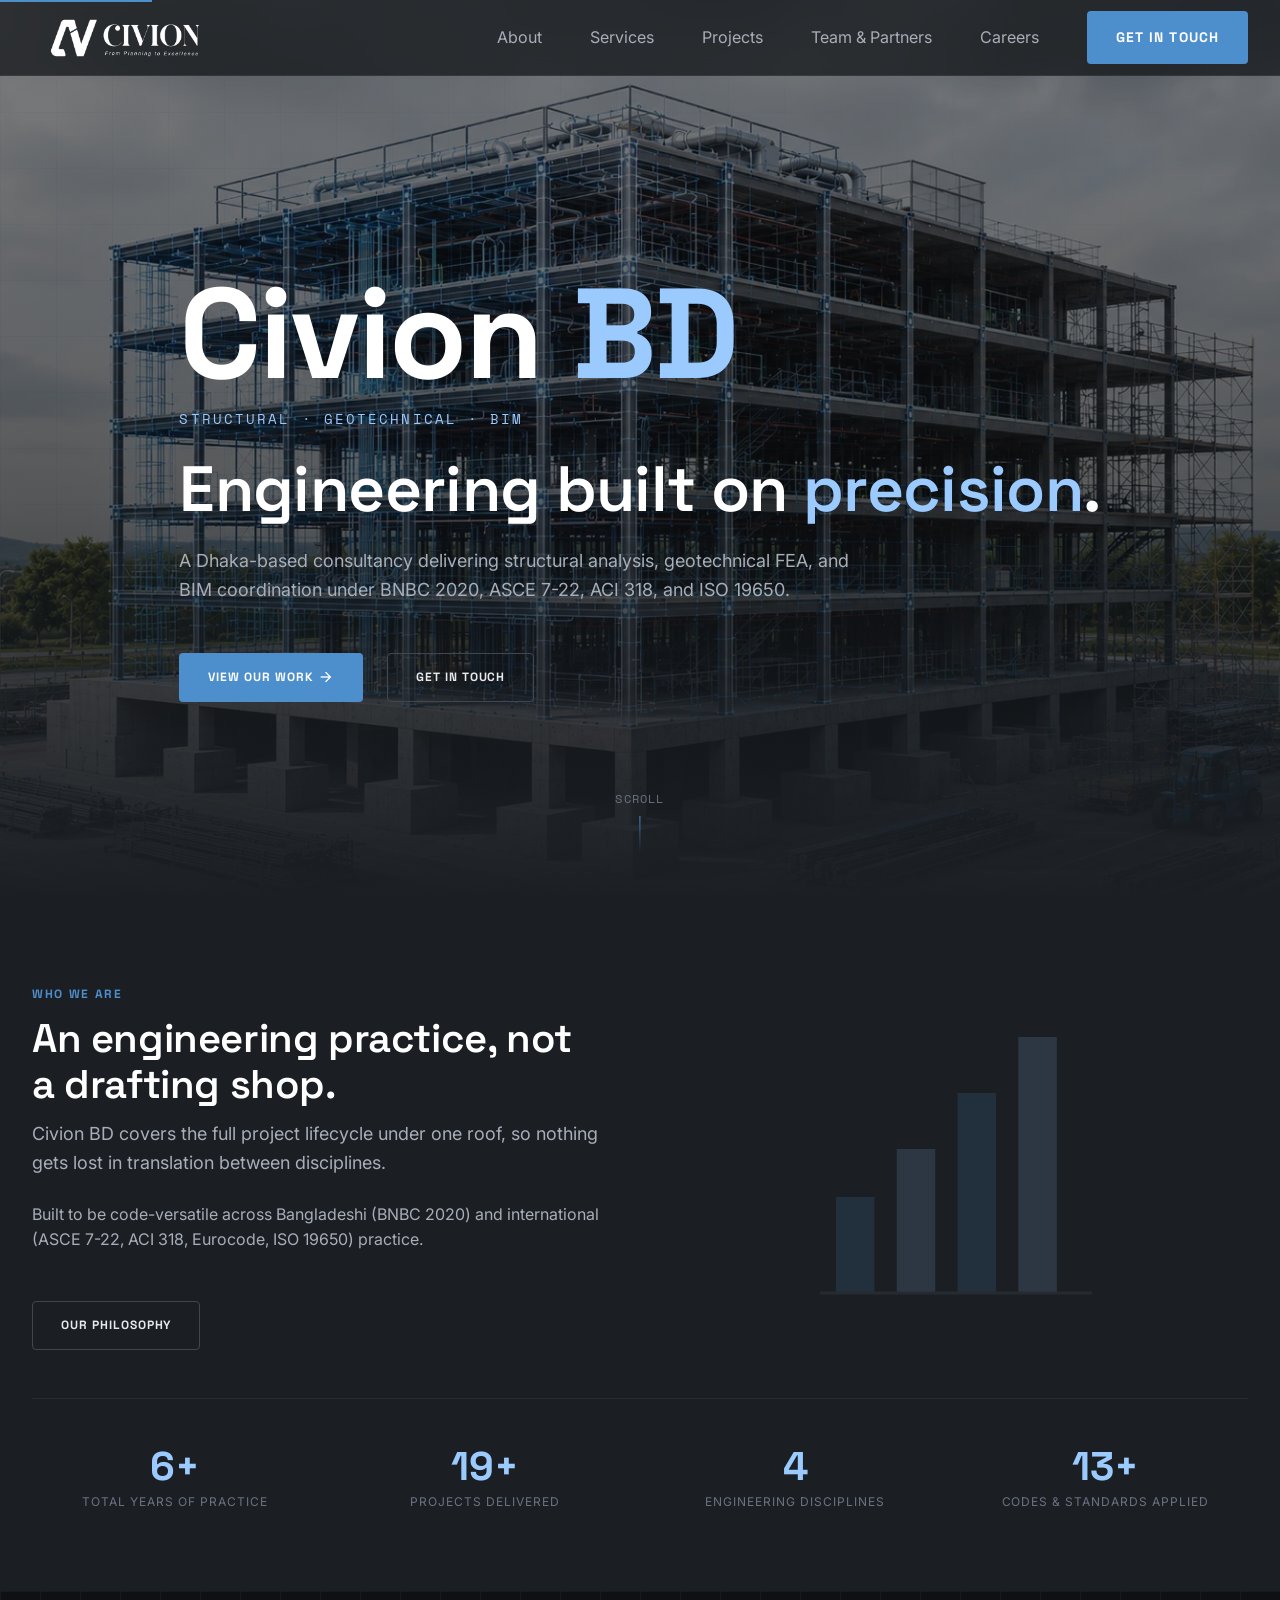
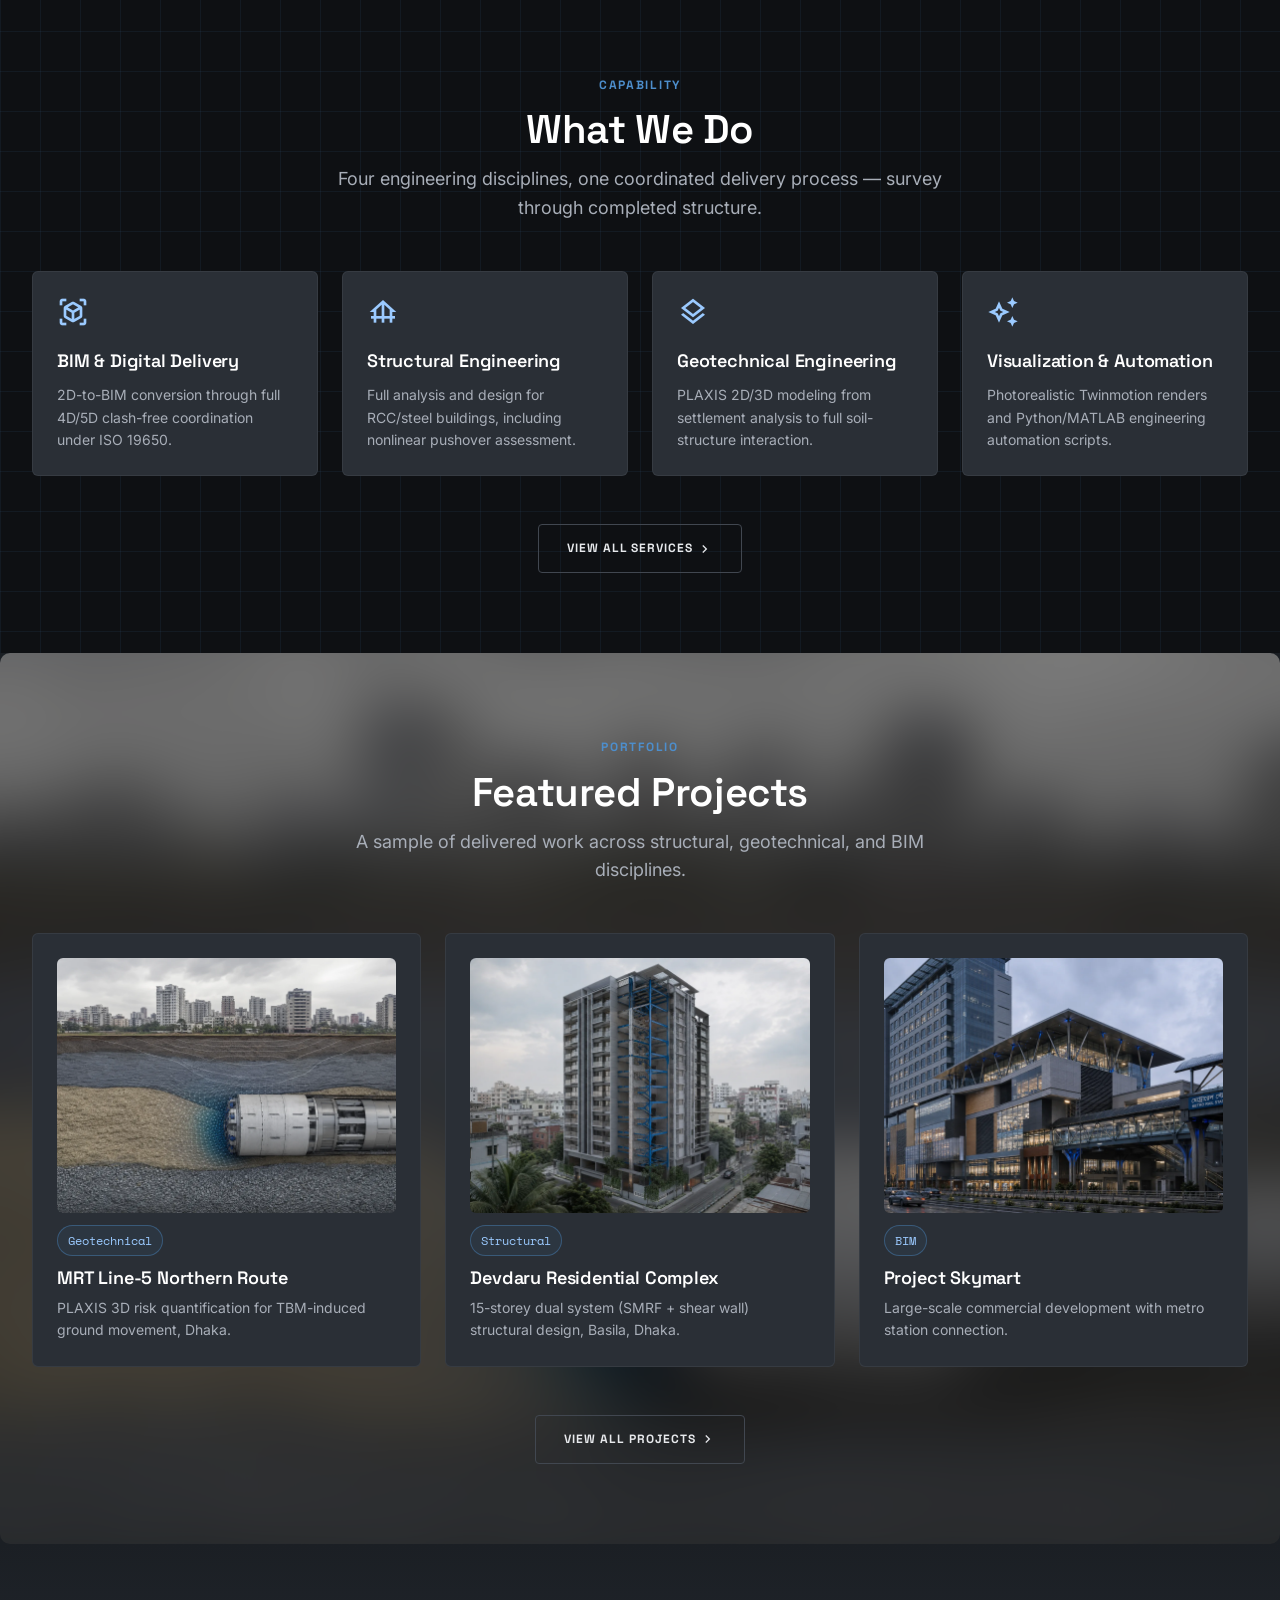
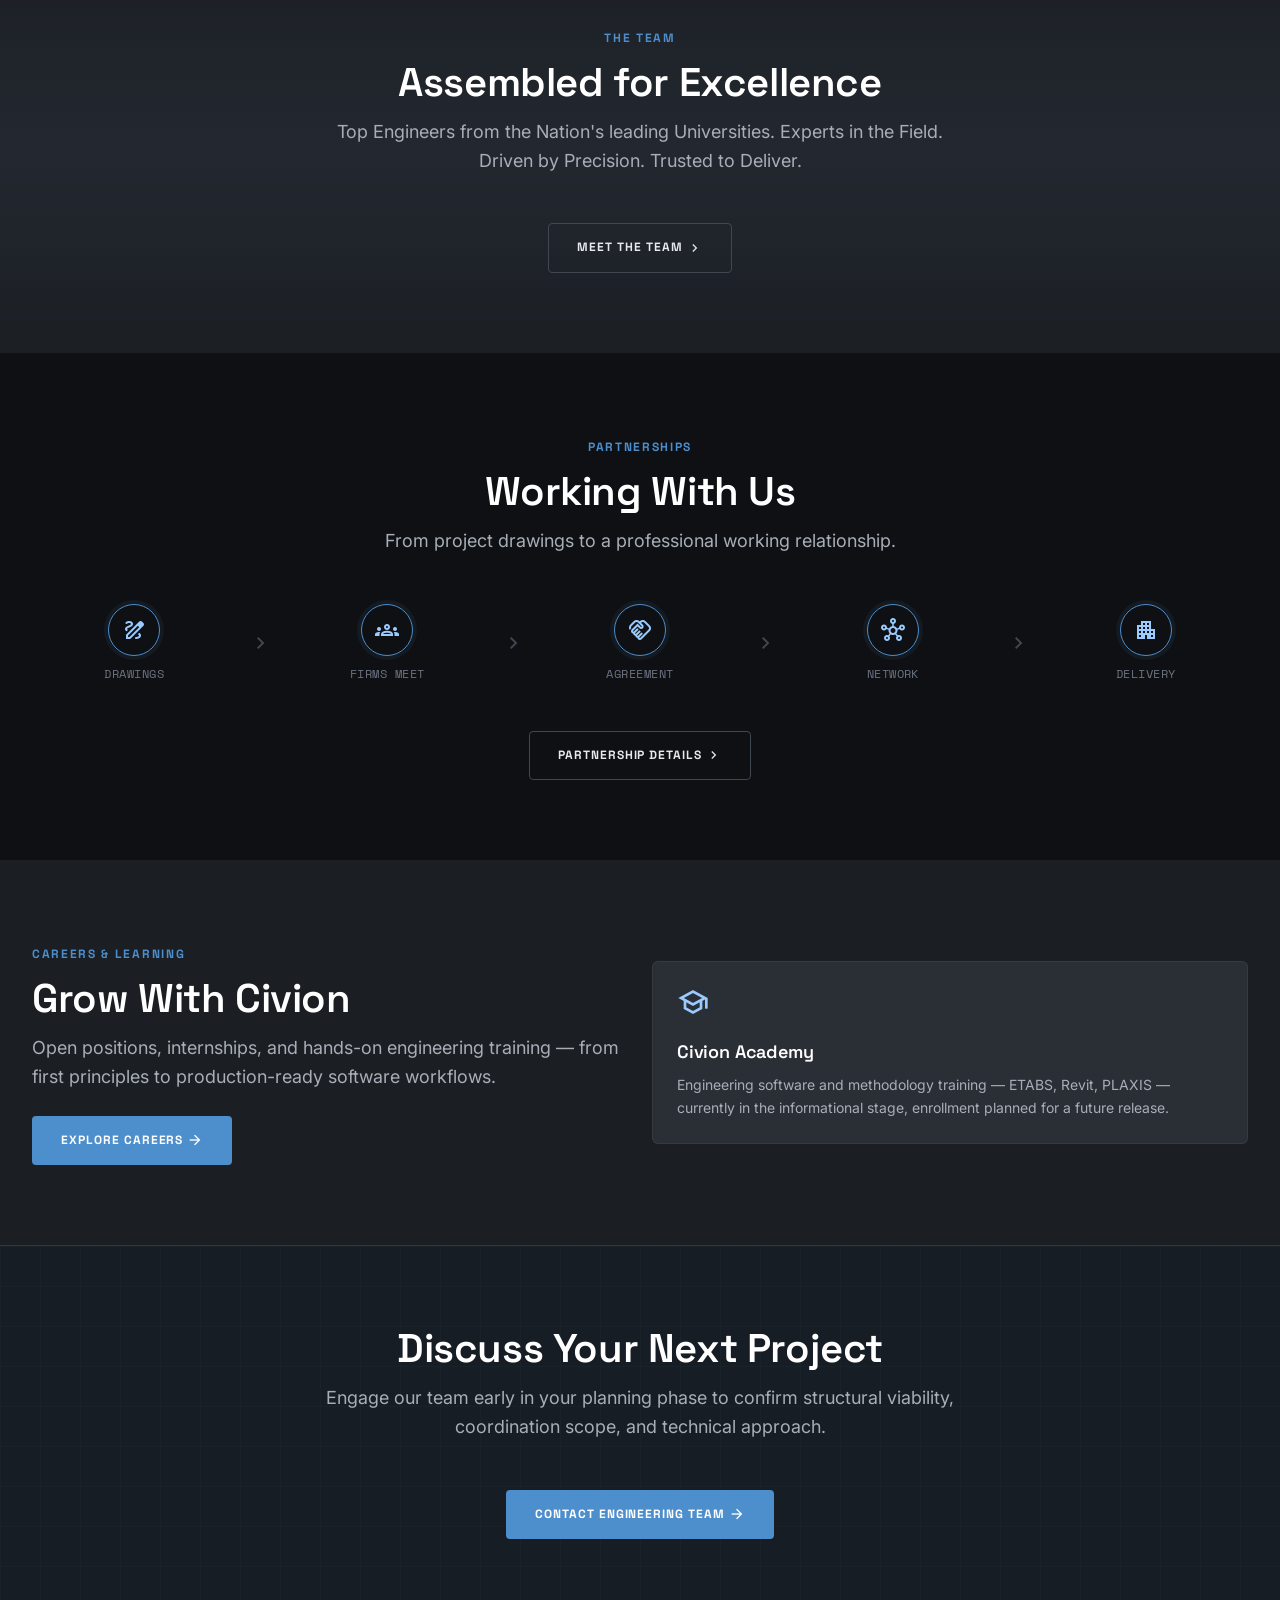
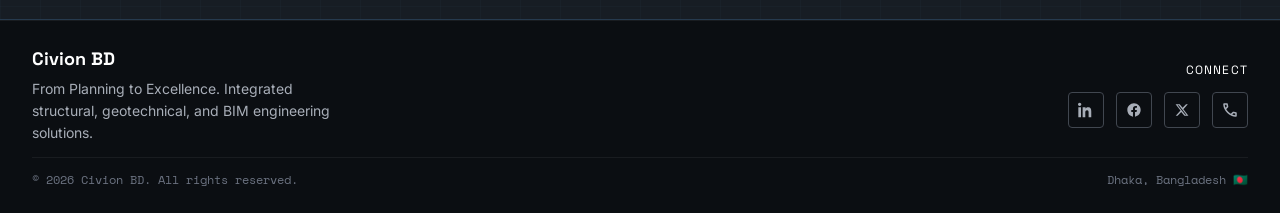
==== commit cf45d784: "update 27/9/2026" ====
--- a/index.html
+++ b/index.html
@@ -1,394 +1,412 @@
-<!DOCTYPE html>
-<html lang="en">
-
-<head>
-  <meta charset="UTF-8" />
-  <meta name="viewport" content="width=device-width, initial-scale=1.0" />
-  <title>Civion BD — From Planning to Excellence</title>
-  <meta name="description"
-    content="Civion BD is a Dhaka-based structural, geotechnical, and BIM engineering consultancy founded by two BUET civil engineers, delivering analysis, design, and coordination under BNBC, ASCE, ACI, and ISO 19650." />
-  <meta name="keywords"
-    content="structural engineering Bangladesh, geotechnical engineering Dhaka, BIM consultancy, ETABS, PLAXIS, Revit, BNBC 2020, Civion BD" />
-  <link rel="icon" href="favicon.ico" sizes="any" />
-  <link rel="icon" type="image/png" href="media/logos/favicon-32.png" sizes="32x32" />
-  <link rel="icon" type="image/png" href="media/logos/favicon-16.png" sizes="16x16" />
-  <link rel="apple-touch-icon" href="media/logos/apple-touch-icon.png" />
-  <meta property="og:title" content="Civion BD — From Planning to Excellence" />
-  <meta property="og:description"
-    content="Structural, geotechnical, and BIM engineering consultancy based in Dhaka, Bangladesh." />
-  <meta property="og:image" content="media/hero/hero-thumbnail-v01.webp" />
-  <meta property="og:type" content="website" />
-  <meta name="twitter:card" content="summary_large_image" />
-  <!-- Google Analytics (GA4) — Measurement ID G-GGPD788ZMY -->
-  <script async src="https://www.googletagmanager.com/gtag/js?id=G-GGPD788ZMY"></script>
-  <script>
-    window.dataLayer = window.dataLayer || [];
-    function gtag() { dataLayer.push(arguments); }
-    gtag('js', new Date());
-    gtag('config', 'G-GGPD788ZMY', { anonymize_ip: true });
-  </script>
-  <link rel="preconnect" href="https://fonts.googleapis.com" />
-  <link rel="preconnect" href="https://fonts.gstatic.com" crossorigin />
-  <link
-    href="https://fonts.googleapis.com/css2?family=Inter:wght@400;500;600;700&family=Space+Grotesk:wght@500;600;700&family=Space+Mono:wght@400;700&display=swap"
-    rel="stylesheet" />
-  <link
-    href="https://fonts.googleapis.com/css2?family=Material+Symbols+Outlined:opsz,wght,FILL,GRAD@20..48,100..700,0..1,-50..200&display=swap"
-    rel="stylesheet" />
-  <link rel="stylesheet" href="assets/css/main.css" />
-  <link rel="stylesheet" href="assets/css/animations.css" />
-  <style>
-    .material-symbols-outlined {
-      font-variation-settings: 'FILL' 0, 'wght' 400, 'GRAD' 0, 'opsz' 24;
-      font-size: 24px;
-      line-height: 1;
-    }
-  </style>
-</head>
-
-<body data-page="home" data-depth="0">
-  <a href="#main" class="skip-link">Skip to content</a>
-  <nav class="nav" id="topNav">
-    <div class="nav__inner">
-      <a href="index.html" class="nav__logo">
-        <img src="media/logos/civion-bd-logo-light.png" alt="Civion BD" class="nav__logo-img" />
-      </a>
-
-      <button class="nav__toggle" aria-label="Toggle navigation menu" aria-expanded="false">
-        <span></span><span></span><span></span>
-      </button>
-
-      <div class="nav__links">
-        <a href="index.html" class="nav__link" data-page="home">Home</a>
-        <a href="about/index.html" class="nav__link" data-page="about">About</a>
-        <a href="services/index.html" class="nav__link" data-page="services">Services</a>
-        <a href="projects/index.html" class="nav__link" data-page="projects">Projects</a>
-        <a href="team-and-partnerships/index.html" class="nav__link" data-page="team">Team &amp; Partners</a>
-        <a href="contact/index.html" class="btn btn--primary">Get In Touch</a>
-      </div>
-    </div>
-  </nav>
-
-  <main id="main">
-
-    <!-- ================= HERO ================= -->
-    <section class="hero">
-      <video id="hero-video" class="hero__video" autoplay muted loop playsinline
-        poster="media/hero/hero-poster-v01.webp" aria-hidden="true">
-        <source src="media/hero/hero-building-mobile-v01.mp4" media="(max-width: 640px)" type="video/mp4" />
-        <source src="media/hero/hero-building-v01.mp4" type="video/mp4" />
-      </video>
-      <div class="hero__grid" aria-hidden="true"></div>
-      <div class="hero__overlay" aria-hidden="true"></div>
-      <img src="media/logos/civion-bd-logo-square.png" alt="" class="hero__logo-watermark" aria-hidden="true" />
-      <div class="container hero__content">
-        <p class="hero__brand">Civion <span class="accent">BD</span></p>
-        <span class="hero__eyebrow">Structural · Geotechnical · BIM</span>
-        <h1 class="hero__title">Engineering built on <span class="accent">precision</span>, not promises.</h1>
-        <p class="hero__subtitle">Civion BD is a Dhaka-based consultancy delivering structural analysis, geotechnical
-          FEA, and BIM coordination under BNBC 2020, ASCE 7-22, ACI 318, and ISO 19650 — founded by two BUET civil
-          engineers.</p>
-        <div class="hero__ctas">
-          <a href="projects/index.html" class="btn btn--primary">View Our Work <span
-              class="material-symbols-outlined icon">arrow_forward</span></a>
-          <a href="contact/index.html" class="btn btn--secondary">Get In Touch</a>
-        </div>
-      </div>
-      <div class="hero__scroll" aria-hidden="true">
-        <span>Scroll</span>
-        <span class="hero__scroll-line"></span>
-      </div>
-    </section>
-
-    <!-- ================= INTRODUCTION (Update 02) ================= -->
-    <section class="section bg-charcoal" style="position:relative;overflow:hidden;">
-      <div class="container">
-        <div class="grid grid-2" style="align-items:center;gap:var(--space-xl);">
-          <div data-reveal>
-            <span class="eyebrow">Who We Are</span>
-            <h2 class="section-title">An engineering practice, not a drafting shop.</h2>
-            <p class="section-subtitle" style="margin-bottom:var(--space-md);">Civion BD covers the full project
-              lifecycle — geotechnical investigation data, structural analysis and design, BIM coordination, and
-              visualization — under one roof, so nothing gets lost in translation between disciplines.</p>
-            <p style="color:var(--color-soft-gray);margin-bottom:var(--space-lg);">We were founded by two BUET civil
-              engineering classmates with complementary specializations, built to be code-versatile across Bangladeshi
-              (BNBC 2020) and international (ASCE 7-22, ACI 318, Eurocode, ISO 19650) practice.</p>
-            <div class="hero__ctas">
-              <a href="about/index.html" class="btn btn--secondary">Our Philosophy</a>
-              <a href="services/index.html" class="btn btn--ghost">Explore Services <span
-                  class="material-symbols-outlined icon">chevron_right</span></a>
-            </div>
-          </div>
-          <div style="position:relative;display:flex;align-items:center;justify-content:center;min-height:340px;"
-            data-reveal data-reveal-delay="2">
-            <svg class="intro__logo-float" width="320" height="320" viewBox="0 0 200 200" fill="none"
-              xmlns="http://www.w3.org/2000/svg" style="opacity:0.14;" aria-hidden="true">
-              <rect x="20" y="120" width="24" height="60" fill="#4D8ECC" />
-              <rect x="58" y="90" width="24" height="90" fill="#9BCAFF" />
-              <rect x="96" y="55" width="24" height="125" fill="#4D8ECC" />
-              <rect x="134" y="20" width="24" height="160" fill="#9BCAFF" />
-              <line x1="10" y1="180" x2="180" y2="180" stroke="#6B7280" stroke-width="2" />
-            </svg>
-          </div>
-        </div>
-
-        <div class="grid grid-4 mt-lg" style="border-top:1px solid rgba(255,255,255,0.06);padding-top:var(--space-lg);">
-          <div class="stat" data-reveal><span class="stat__value" data-count="2">0</span>
-            <div class="stat__label">Co-Founders, BUET Civil Eng.</div>
-          </div>
-          <div class="stat" data-reveal data-reveal-delay="1"><span class="stat__value" data-count="20"
-              data-suffix="+">0</span>
-            <div class="stat__label">Projects Delivered</div>
-          </div>
-          <div class="stat" data-reveal data-reveal-delay="2"><span class="stat__value" data-count="4">0</span>
-            <div class="stat__label">Engineering Disciplines</div>
-          </div>
-          <div class="stat" data-reveal data-reveal-delay="3"><span class="stat__value" data-count="13"
-              data-suffix="+">0</span>
-            <div class="stat__label">Codes &amp; Standards Applied</div>
-          </div>
-        </div>
-      </div>
-    </section>
-
-    <!-- ================= FEATURED SERVICES (Update 03, simplified blueprint reveal) ================= -->
-    <section class="section bg-blueprint">
-      <div class="container">
-        <div class="section-head center" data-reveal>
-          <span class="eyebrow">Capability</span>
-          <h2 class="section-title">What We Do</h2>
-          <p class="section-subtitle">Four engineering disciplines, one coordinated delivery process — survey through
-            completed structure.</p>
-        </div>
-
-        <div class="grid grid-4">
-          <div class="card" data-reveal data-reveal-delay="1">
-            <div style="color:var(--color-accent-bright);margin-bottom:var(--space-sm);"><span
-                class="material-symbols-outlined" style="font-size:32px;">view_in_ar</span></div>
-            <h3 style="font-size:var(--fs-lg);margin-bottom:8px;">BIM &amp; Digital Delivery</h3>
-            <p style="font-size:var(--fs-sm);">2D-to-BIM conversion through full 4D/5D clash-free coordination under ISO
-              19650.</p>
-          </div>
-          <div class="card" data-reveal data-reveal-delay="2">
-            <div style="color:var(--color-accent-bright);margin-bottom:var(--space-sm);"><span
-                class="material-symbols-outlined" style="font-size:32px;">foundation</span></div>
-            <h3 style="font-size:var(--fs-lg);margin-bottom:8px;">Structural Engineering</h3>
-            <p style="font-size:var(--fs-sm);">Full analysis and design for RCC/steel buildings, including nonlinear
-              pushover assessment.</p>
-          </div>
-          <div class="card" data-reveal data-reveal-delay="3">
-            <div style="color:var(--color-accent-bright);margin-bottom:var(--space-sm);"><span
-                class="material-symbols-outlined" style="font-size:32px;">layers</span></div>
-            <h3 style="font-size:var(--fs-lg);margin-bottom:8px;">Geotechnical Engineering</h3>
-            <p style="font-size:var(--fs-sm);">PLAXIS 2D/3D modeling from settlement analysis to full soil-structure
-              interaction.</p>
-          </div>
-          <div class="card" data-reveal data-reveal-delay="4">
-            <div style="color:var(--color-accent-bright);margin-bottom:var(--space-sm);"><span
-                class="material-symbols-outlined" style="font-size:32px;">auto_awesome</span></div>
-            <h3 style="font-size:var(--fs-lg);margin-bottom:8px;">Visualization &amp; Automation</h3>
-            <p style="font-size:var(--fs-sm);">Photorealistic Twinmotion renders and Python/MATLAB engineering
-              automation scripts.</p>
-          </div>
-        </div>
-
-        <div class="text-center mt-lg" data-reveal>
-          <a href="services/index.html" class="btn btn--secondary">View All Services <span
-              class="material-symbols-outlined icon">chevron_right</span></a>
-        </div>
-      </div>
-    </section>
-
-    <!-- ================= FEATURED PROJECTS (Update 04, crossfade) ================= -->
-    <section class="section bg-charcoal projects-showcase" data-project-showcase>
-      <div class="projects-showcase__bg-layer" aria-hidden="true" style="position:absolute;inset:0;z-index:0;"></div>
-      <div class="container" style="position:relative;z-index:1;">
-        <div class="section-head center" data-reveal>
-          <span class="eyebrow">Portfolio</span>
-          <h2 class="section-title">Featured Projects</h2>
-          <p class="section-subtitle">A sample of delivered work across structural, geotechnical, and BIM disciplines.
-          </p>
-        </div>
-
-        <div class="grid grid-3">
-          <a href="projects/mrt/index.html" class="card project-card" data-reveal data-reveal-delay="1"
-            data-project-bg="url('media/projects/mrt/project-mrt-hero-v01.webp') center/cover">
-            <div class="project-card__media" style="margin-bottom:var(--space-sm);border-radius:var(--radius-md);"><img
-                src="media/projects/mrt/project-mrt-hero-v01.webp"
-                alt="MRT Line-5 Northern Route — geotechnical FEA visualization" class="img-cover" loading="lazy" />
-            </div>
-            <span class="chip chip--accent" style="margin-bottom:8px;">Geotechnical</span>
-            <h3 style="font-size:var(--fs-lg);margin-bottom:4px;">MRT Line-5 Northern Route</h3>
-            <p style="font-size:var(--fs-sm);">PLAXIS 3D risk quantification for TBM-induced ground movement, Dhaka.</p>
-          </a>
-          <a href="projects/devdaru/index.html" class="card project-card" data-reveal data-reveal-delay="2"
-            data-project-bg="url('media/projects/devdaru/project-devdaru-hero-v01.webp') center/cover">
-            <div class="project-card__media" style="margin-bottom:var(--space-sm);border-radius:var(--radius-md);"><img
-                src="media/projects/devdaru/project-devdaru-hero-v01.webp"
-                alt="Devdaru Residential Complex — structural render" class="img-cover" loading="lazy" /></div>
-            <span class="chip chip--accent" style="margin-bottom:8px;">Structural</span>
-            <h3 style="font-size:var(--fs-lg);margin-bottom:4px;">Devdaru Residential Complex</h3>
-            <p style="font-size:var(--fs-sm);">15-storey dual system (SMRF + shear wall) structural design, Basila,
-              Dhaka.</p>
-          </a>
-          <a href="projects/skymart/index.html" class="card project-card" data-reveal data-reveal-delay="3"
-            data-project-bg="url('media/projects/skymart/project-skymart-hero-v01.webp') center/cover">
-            <div class="project-card__media" style="margin-bottom:var(--space-sm);border-radius:var(--radius-md);"><img
-                src="media/projects/skymart/project-skymart-hero-v01.webp"
-                alt="Project Skymart — commercial development render" class="img-cover" loading="lazy" /></div>
-            <span class="chip chip--accent" style="margin-bottom:8px;">BIM</span>
-            <h3 style="font-size:var(--fs-lg);margin-bottom:4px;">Project Skymart</h3>
-            <p style="font-size:var(--fs-sm);">Large-scale commercial development with metro station connection.</p>
-          </a>
-        </div>
-
-        <div class="text-center mt-lg" data-reveal>
-          <a href="projects/index.html" class="btn btn--secondary">View All Projects <span
-              class="material-symbols-outlined icon">chevron_right</span></a>
-        </div>
-      </div>
-    </section>
-
-    <!-- ================= MEET THE TEAM ================= -->
-    <section class="section bg-gradient-steel">
-      <div class="container">
-        <div class="section-head center" data-reveal>
-          <span class="eyebrow">The Team</span>
-          <h2 class="section-title">Assembled for Excellence</h2>
-          <p class="section-subtitle">Top Engineers from the Nation's leading Universities. Experts in the Field.<br>
-            Driven by Precision. Trusted to Deliver.</p>
-        </div>
-        <div class="text-center mt-lg" data-reveal>
-          <a href="team-and-partnerships/index.html" class="btn btn--secondary">Meet The Team <span
-              class="material-symbols-outlined icon">chevron_right</span></a>
-        </div>
-      </div>
-    </section>
-
-    <!-- ================= STRATEGIC PARTNERS (Update 05, storyboard) ================= -->
-    <section class="section bg-matte">
-      <div class="container">
-        <div class="section-head center" data-reveal>
-          <span class="eyebrow">Partnerships</span>
-          <h2 class="section-title">Working With Us</h2>
-          <p class="section-subtitle">From project drawings to a professional working relationship.</p>
-        </div>
-        <div class="storyboard" data-reveal>
-          <div class="storyboard__step">
-            <div class="storyboard__icon"><span class="material-symbols-outlined">draw</span></div><span
-              class="storyboard__label">Drawings</span>
-          </div>
-          <span class="storyboard__arrow material-symbols-outlined" aria-hidden="true">chevron_right</span>
-          <div class="storyboard__step">
-            <div class="storyboard__icon"><span class="material-symbols-outlined">groups</span></div><span
-              class="storyboard__label">Firms Meet</span>
-          </div>
-          <span class="storyboard__arrow material-symbols-outlined" aria-hidden="true">chevron_right</span>
-          <div class="storyboard__step">
-            <div class="storyboard__icon"><span class="material-symbols-outlined">handshake</span></div><span
-              class="storyboard__label">Agreement</span>
-          </div>
-          <span class="storyboard__arrow material-symbols-outlined" aria-hidden="true">chevron_right</span>
-          <div class="storyboard__step">
-            <div class="storyboard__icon"><span class="material-symbols-outlined">hub</span></div><span
-              class="storyboard__label">Network</span>
-          </div>
-          <span class="storyboard__arrow material-symbols-outlined" aria-hidden="true">chevron_right</span>
-          <div class="storyboard__step">
-            <div class="storyboard__icon"><span class="material-symbols-outlined">apartment</span></div><span
-              class="storyboard__label">Delivery</span>
-          </div>
-        </div>
-        <div class="text-center mt-lg" data-reveal>
-          <a href="team-and-partnerships/index.html" class="btn btn--secondary">Partnership Details <span
-              class="material-symbols-outlined icon">chevron_right</span></a>
-        </div>
-      </div>
-    </section>
-
-    <!-- ================= CAREERS & LEARNING ================= -->
-    <section class="section bg-charcoal">
-      <div class="container">
-        <div class="grid grid-2" style="align-items:center;">
-          <div data-reveal>
-            <span class="eyebrow">Careers &amp; Learning</span>
-            <h2 class="section-title">Grow With Civion</h2>
-            <p class="section-subtitle" style="margin-bottom:var(--space-md);">Open positions, internships, and hands-on
-              engineering training — from first principles to production-ready software workflows.</p>
-            <a href="careers/index.html" class="btn btn--primary">Explore Careers <span
-                class="material-symbols-outlined icon">arrow_forward</span></a>
-          </div>
-          <div class="card" data-reveal data-reveal-delay="2">
-            <div style="color:var(--color-accent-bright);margin-bottom:var(--space-sm);"><span
-                class="material-symbols-outlined" style="font-size:32px;">school</span></div>
-            <h3 style="font-size:var(--fs-lg);margin-bottom:8px;">Civion Academy</h3>
-            <p style="font-size:var(--fs-sm);">Engineering software and methodology training — ETABS, Revit, PLAXIS —
-              currently in the informational stage, enrollment planned for a future release.</p>
-          </div>
-        </div>
-      </div>
-    </section>
-
-    <!-- ================= CONTACT CTA ================= -->
-    <section class="section"
-      style="background:rgba(77,142,204,0.06);border-top:1px solid rgba(77,142,204,0.2);border-bottom:1px solid rgba(77,142,204,0.2);position:relative;overflow:hidden;">
-      <div class="bg-blueprint" style="position:absolute;inset:0;opacity:0.35;" aria-hidden="true"></div>
-      <div class="container text-center" style="position:relative;max-width:700px;">
-        <h2 class="section-title" data-reveal>Discuss Your Next Project</h2>
-        <p class="section-subtitle" style="margin:0 auto var(--space-lg);" data-reveal data-reveal-delay="1">Engage our
-          team early in your planning phase to confirm structural viability, coordination scope, and technical approach.
-        </p>
-        <a href="contact/index.html" class="btn btn--primary" data-reveal data-reveal-delay="2">Contact Engineering Team
-          <span class="material-symbols-outlined icon">arrow_forward</span></a>
-      </div>
-    </section>
-
-  </main>
-
-  <footer class="footer">
-    <div class="container">
-      <div class="footer__top">
-        <div class="footer__brand">
-          <span class="footer__brand-name">Civion BD</span>
-          <p class="footer__tagline">From Planning to Excellence. Integrated structural, geotechnical, and BIM
-            engineering solutions.</p>
-          <div class="footer__social">
-            <a href="https://www.linkedin.com/company/civion-bd/" target="_blank" rel="noopener"
-              aria-label="Civion BD on LinkedIn">
-              <span class="material-symbols-outlined" aria-hidden="true" style="font-size:18px;">link</span>
-            </a>
-          </div>
-        </div>
-
-        <div class="footer__col">
-          <span class="footer__col-title">Company</span>
-          <a href="index.html">Home</a>
-          <a href="about/index.html">About</a>
-          <a href="team-and-partnerships/index.html">Team &amp; Partners</a>
-        </div>
-
-        <div class="footer__col">
-          <span class="footer__col-title">Expertise</span>
-          <a href="services/index.html">Services</a>
-          <a href="projects/index.html">Projects</a>
-        </div>
-
-        <div class="footer__col">
-          <span class="footer__col-title">Connect</span>
-          <a href="contact/index.html">Contact</a>
-          <a href="https://www.linkedin.com/company/civion-bd/" target="_blank" rel="noopener">LinkedIn</a>
-        </div>
-      </div>
-
-      <div class="footer__bottom">
-        <span class="footer__meta">&copy; <span data-year></span> Civion BD. All rights reserved.</span>
-        <span class="footer__meta">Dhaka, Bangladesh 🇧🇩</span>
-      </div>
-    </div>
-  </footer>
-
-  <script src="assets/js/main.js" defer></script>
-  <script src="assets/js/animations.js" defer></script>
-</body>
-
+<!DOCTYPE html>
+<html lang="en">
+
+<head>
+  <meta charset="UTF-8" />
+  <meta name="viewport" content="width=device-width, initial-scale=1.0" />
+  <title>Civion BD — From Planning to Excellence</title>
+  <meta name="description"
+    content="A Dhaka-based structural, geotechnical, and BIM engineering consultancy delivering analysis, design, and coordination under BNBC, ASCE, ACI, and ISO 19650." />
+  <meta name="keywords"
+    content="structural engineering Bangladesh, geotechnical engineering Dhaka, BIM consultancy, ETABS, PLAXIS, Revit, BNBC 2020, Civion BD" />
+  <link rel="icon" href="favicon.ico" sizes="any" />
+  <link rel="icon" type="image/png" href="media/logos/favicon-32.png" sizes="32x32" />
+  <link rel="icon" type="image/png" href="media/logos/favicon-16.png" sizes="16x16" />
+  <link rel="apple-touch-icon" href="media/logos/apple-touch-icon.png" />
+  <meta property="og:title" content="Civion BD — From Planning to Excellence" />
+  <meta property="og:description"
+    content="Structural, geotechnical, and BIM engineering consultancy based in Dhaka, Bangladesh." />
+  <meta property="og:image" content="media/hero/hero-thumbnail-v01.webp" />
+  <meta property="og:type" content="website" />
+<meta property="og:url" content="https://civion-bd.github.io/" />
+<link rel="canonical" href="https://civion-bd.github.io/" />
+<meta name="twitter:title" content="Civion BD — From Planning to Excellence" />
+<meta name="twitter:description" content="Structural, geotechnical, and BIM engineering consultancy based in Dhaka, Bangladesh." />
+<meta name="twitter:image" content="https://civion-bd.github.io/media/hero/hero-thumbnail-v01.webp" />
+  <meta name="twitter:card" content="summary_large_image" />
+  <!-- Google Analytics (GA4) — Measurement ID G-GGPD788ZMY -->
+  <script async src="https://www.googletagmanager.com/gtag/js?id=G-GGPD788ZMY"></script>
+  <script>
+    window.dataLayer = window.dataLayer || [];
+    function gtag() { dataLayer.push(arguments); }
+    gtag('js', new Date());
+    gtag('config', 'G-GGPD788ZMY', { anonymize_ip: true });
+  </script>
+  <link rel="preconnect" href="https://fonts.googleapis.com" />
+  <link rel="preconnect" href="https://fonts.gstatic.com" crossorigin />
+  <link
+    href="https://fonts.googleapis.com/css2?family=Inter:wght@400;500;600;700&family=Space+Grotesk:wght@500;600;700&family=Space+Mono:wght@400;700&display=swap"
+    rel="stylesheet" />
+  <link
+    href="https://fonts.googleapis.com/css2?family=Material+Symbols+Outlined:opsz,wght,FILL,GRAD@20..48,100..700,0..1,-50..200&display=swap"
+    rel="stylesheet" />
+  <link rel="stylesheet" href="assets/css/main.css" />
+  <link rel="stylesheet" href="assets/css/animations.css" />
+  <style>
+    .material-symbols-outlined {
+      font-variation-settings: 'FILL' 0, 'wght' 400, 'GRAD' 0, 'opsz' 24;
+      font-size: 24px;
+      line-height: 1;
+    }
+  </style>
+<script type="application/ld+json">
+{
+  "@context": "https://schema.org",
+  "@type": "ProfessionalService",
+  "@id": "https://civion-bd.github.io/#organization",
+  "name": "Civion BD",
+  "alternateName": "Civion BD Engineering Consultancy",
+  "url": "https://civion-bd.github.io/",
+  "logo": "https://civion-bd.github.io/media/logos/civion-bd-logo-square.png",
+  "image": "https://civion-bd.github.io/media/logos/civion-bd-logo-social.png",
+  "description": "A Dhaka-based structural, geotechnical, and BIM engineering consultancy delivering analysis, design, and coordination under BNBC, ASCE, ACI, and ISO 19650.",
+  "email": "civionbd@gmail.com",
+  "telephone": "+8801931955112",
+  "address": {
+    "@type": "PostalAddress",
+    "streetAddress": "House # 771-A, Road # 11, Avenue # 6, Mirpur DOHS",
+    "addressLocality": "Dhaka",
+    "postalCode": "1216",
+    "addressCountry": "BD"
+  },
+  "areaServed": "BD",
+  "priceRange": "$$",
+  "sameAs": [
+    "https://www.linkedin.com/company/civion-bd/",
+    "https://www.facebook.com/civion.bd.official",
+    "https://x.com/civionbd"
+  ]
+}
+</script>
+</head>
+
+<body data-page="home" data-depth="0">
+  <a href="#main" class="skip-link">Skip to content</a>
+  <nav class="nav" id="topNav">
+    <div class="nav__inner">
+      <a href="./" class="nav__logo">
+        <img src="media/logos/civion-bd-logo-light.png" alt="Civion BD" class="nav__logo-img" />
+      </a>
+
+      <button class="nav__toggle" aria-label="Toggle navigation menu" aria-expanded="false">
+        <span></span><span></span><span></span>
+      </button>
+
+      <div class="nav__links">
+        <a href="about/" class="nav__link" data-page="about">About</a>
+        <a href="services/" class="nav__link" data-page="services">Services</a>
+        <a href="projects/" class="nav__link" data-page="projects">Projects</a>
+        <a href="team-and-partnerships/" class="nav__link" data-page="team">Team &amp; Partners</a>
+        <a href="careers/" class="nav__link" data-page="careers">Careers</a>
+        <a href="contact/" class="btn btn--primary">Get In Touch</a>
+      </div>
+    </div>
+  </nav>
+
+  <main id="main">
+
+    <!-- ================= HERO ================= -->
+    <section class="hero">
+      <video id="hero-video" class="hero__video" autoplay muted loop playsinline
+        poster="media/hero/hero-poster-v01.webp" aria-hidden="true">
+        <source src="media/hero/hero-building-v01.mp4" type="video/mp4" />
+      </video>
+      <div class="hero__grid" aria-hidden="true"></div>
+      <div class="hero__overlay" aria-hidden="true"></div>
+      <div class="container hero__content">
+        <p class="hero__brand">Civion <span class="accent">BD</span></p>
+        <span class="hero__eyebrow">Structural · Geotechnical · BIM</span>
+        <h1 class="hero__title">Engineering built on <span class="accent">precision</span>.</h1>
+        <p class="hero__subtitle">A Dhaka-based consultancy delivering structural analysis, geotechnical
+          FEA, and BIM coordination under BNBC 2020, ASCE 7-22, ACI 318, and ISO 19650.</p>
+        <div class="hero__ctas">
+          <a href="projects/#projects" class="btn btn--primary">View Our Work <span
+              class="material-symbols-outlined icon">arrow_forward</span></a>
+          <a href="contact/" class="btn btn--secondary">Get In Touch</a>
+        </div>
+      </div>
+      <div class="hero__scroll" aria-hidden="true">
+        <span>Scroll</span>
+        <span class="hero__scroll-line"></span>
+      </div>
+    </section>
+
+    <!-- ================= INTRODUCTION (Update 02) ================= -->
+    <section class="section bg-charcoal" style="position:relative;overflow:hidden;">
+      <div class="container">
+        <div class="grid grid-2" style="align-items:center;gap:var(--space-xl);">
+          <div data-reveal>
+            <span class="eyebrow">Who We Are</span>
+            <h2 class="section-title">An engineering practice, not a drafting shop.</h2>
+            <p class="section-subtitle" style="margin-bottom:var(--space-md);">Civion BD covers the full project
+              lifecycle under one roof, so nothing gets lost in translation between disciplines.</p>
+            <p style="color:var(--color-soft-gray);margin-bottom:var(--space-lg);">Built to be code-versatile across Bangladeshi
+              (BNBC 2020) and international (ASCE 7-22, ACI 318, Eurocode, ISO 19650) practice.</p>
+            <div class="hero__ctas">
+              <a href="about/" class="btn btn--secondary">Our Philosophy</a>
+            </div>
+          </div>
+          <div style="position:relative;display:flex;align-items:center;justify-content:center;min-height:340px;"
+            data-reveal data-reveal-delay="2">
+            <svg class="intro__logo-float" width="320" height="320" viewBox="0 0 200 200" fill="none"
+              xmlns="http://www.w3.org/2000/svg" style="opacity:0.14;" aria-hidden="true">
+              <rect x="20" y="120" width="24" height="60" fill="#4D8ECC" />
+              <rect x="58" y="90" width="24" height="90" fill="#9BCAFF" />
+              <rect x="96" y="55" width="24" height="125" fill="#4D8ECC" />
+              <rect x="134" y="20" width="24" height="160" fill="#9BCAFF" />
+              <line x1="10" y1="180" x2="180" y2="180" stroke="#6B7280" stroke-width="2" />
+            </svg>
+          </div>
+        </div>
+
+        <div class="grid grid-4 mt-lg" style="border-top:1px solid rgba(255,255,255,0.06);padding-top:var(--space-lg);">
+          <div class="stat" data-reveal><span class="stat__value" data-count="6" data-suffix="+">0</span>
+            <div class="stat__label">Total Years of Practice</div>
+          </div>
+          <div class="stat" data-reveal data-reveal-delay="1"><span class="stat__value" data-count="20" data-suffix="+">0</span>
+            <div class="stat__label">Projects Delivered</div>
+          </div>
+          <div class="stat" data-reveal data-reveal-delay="2"><span class="stat__value" data-count="4">0</span>
+            <div class="stat__label">Engineering Disciplines</div>
+          </div>
+          <div class="stat" data-reveal data-reveal-delay="3"><span class="stat__value" data-count="13"
+              data-suffix="+">0</span>
+            <div class="stat__label">Codes &amp; Standards Applied</div>
+          </div>
+        </div>
+      </div>
+    </section>
+
+    <!-- ================= FEATURED SERVICES (Update 03, simplified blueprint reveal) ================= -->
+    <section class="section bg-blueprint">
+      <div class="container">
+        <div class="section-head center" data-reveal>
+          <span class="eyebrow">Capability</span>
+          <h2 class="section-title">What We Do</h2>
+          <p class="section-subtitle">Four engineering disciplines, one coordinated delivery process — survey through
+            completed structure.</p>
+        </div>
+
+        <div class="grid grid-4">
+          <a href="services/#bim" class="card" data-reveal data-reveal-delay="1">
+            <div style="color:var(--color-accent-bright);margin-bottom:var(--space-sm);"><span
+                class="material-symbols-outlined" style="font-size:32px;">view_in_ar</span></div>
+            <h3 style="font-size:var(--fs-lg);margin-bottom:8px;">BIM &amp; Digital Delivery</h3>
+            <p style="font-size:var(--fs-sm);">2D-to-BIM conversion through full 4D/5D clash-free coordination under ISO
+              19650.</p>
+          </a>
+          <a href="services/#structural" class="card" data-reveal data-reveal-delay="2">
+            <div style="color:var(--color-accent-bright);margin-bottom:var(--space-sm);"><span
+                class="material-symbols-outlined" style="font-size:32px;">foundation</span></div>
+            <h3 style="font-size:var(--fs-lg);margin-bottom:8px;">Structural Engineering</h3>
+            <p style="font-size:var(--fs-sm);">Full analysis and design for RCC/steel buildings, including nonlinear
+              pushover assessment.</p>
+          </a>
+          <a href="services/#geotechnical" class="card" data-reveal data-reveal-delay="3">
+            <div style="color:var(--color-accent-bright);margin-bottom:var(--space-sm);"><span
+                class="material-symbols-outlined" style="font-size:32px;">layers</span></div>
+            <h3 style="font-size:var(--fs-lg);margin-bottom:8px;">Geotechnical Engineering</h3>
+            <p style="font-size:var(--fs-sm);">PLAXIS 2D/3D modeling from settlement analysis to full soil-structure
+              interaction.</p>
+          </a>
+          <a href="services/#visualization" class="card" data-reveal data-reveal-delay="4">
+            <div style="color:var(--color-accent-bright);margin-bottom:var(--space-sm);"><span
+                class="material-symbols-outlined" style="font-size:32px;">auto_awesome</span></div>
+            <h3 style="font-size:var(--fs-lg);margin-bottom:8px;">Visualization &amp; Automation</h3>
+            <p style="font-size:var(--fs-sm);">Photorealistic Twinmotion renders and Python/MATLAB engineering
+              automation scripts.</p>
+          </a>
+        </div>
+
+        <div class="text-center mt-lg" data-reveal>
+          <a href="services/" class="btn btn--secondary">View All Services <span
+              class="material-symbols-outlined icon">chevron_right</span></a>
+        </div>
+      </div>
+    </section>
+
+    <!-- ================= FEATURED PROJECTS (Update 04, crossfade) ================= -->
+    <section class="section bg-charcoal projects-showcase" data-project-showcase>
+      <div class="projects-showcase__bg-layer" aria-hidden="true" style="position:absolute;inset:0;z-index:0;"></div>
+      <div class="container" style="position:relative;z-index:1;">
+        <div class="section-head center" data-reveal>
+          <span class="eyebrow">Portfolio</span>
+          <h2 class="section-title">Featured Projects</h2>
+          <p class="section-subtitle">A sample of delivered work across structural, geotechnical, and BIM disciplines.
+          </p>
+        </div>
+
+        <div class="grid grid-3">
+          <a href="projects/mrt/" class="card project-card" data-reveal data-reveal-delay="1"
+            data-project-bg="url('media/projects/mrt/project-mrt-hero-v01.webp') center/cover">
+            <div class="project-card__media" style="margin-bottom:var(--space-sm);border-radius:var(--radius-md);"><img
+                src="media/projects/mrt/project-mrt-hero-v01.webp"
+                alt="MRT Line-5 Northern Route — geotechnical FEA visualization" class="img-cover" loading="lazy" />
+            </div>
+            <span class="chip chip--accent" style="margin-bottom:8px;">Geotechnical</span>
+            <h3 style="font-size:var(--fs-lg);margin-bottom:4px;">MRT Line-5 Northern Route</h3>
+            <p style="font-size:var(--fs-sm);">PLAXIS 3D risk quantification for TBM-induced ground movement, Dhaka.</p>
+          </a>
+          <a href="projects/devdaru/" class="card project-card" data-reveal data-reveal-delay="2"
+            data-project-bg="url('media/projects/devdaru/project-devdaru-hero-v01.webp') center/cover">
+            <div class="project-card__media" style="margin-bottom:var(--space-sm);border-radius:var(--radius-md);"><img
+                src="media/projects/devdaru/project-devdaru-hero-v01.webp"
+                alt="Devdaru Residential Complex — structural render" class="img-cover" loading="lazy" /></div>
+            <span class="chip chip--accent" style="margin-bottom:8px;">Structural</span>
+            <h3 style="font-size:var(--fs-lg);margin-bottom:4px;">Devdaru Residential Complex</h3>
+            <p style="font-size:var(--fs-sm);">15-storey dual system (SMRF + shear wall) structural design, Basila,
+              Dhaka.</p>
+          </a>
+          <a href="projects/skymart/" class="card project-card" data-reveal data-reveal-delay="3"
+            data-project-bg="url('media/projects/skymart/project-skymart-hero-v01.webp') center/cover">
+            <div class="project-card__media" style="margin-bottom:var(--space-sm);border-radius:var(--radius-md);"><img
+                src="media/projects/skymart/project-skymart-hero-v01.webp"
+                alt="Project Skymart — commercial development render" class="img-cover" loading="lazy" /></div>
+            <span class="chip chip--accent" style="margin-bottom:8px;">BIM</span>
+            <h3 style="font-size:var(--fs-lg);margin-bottom:4px;">Project Skymart</h3>
+            <p style="font-size:var(--fs-sm);">Large-scale commercial development with metro station connection.</p>
+          </a>
+        </div>
+
+        <div class="text-center mt-lg" data-reveal>
+          <a href="projects/" class="btn btn--secondary">View All Projects <span
+              class="material-symbols-outlined icon">chevron_right</span></a>
+        </div>
+      </div>
+    </section>
+
+    <!-- ================= MEET THE TEAM ================= -->
+    <section class="section bg-gradient-steel">
+      <div class="container">
+        <div class="section-head center" data-reveal>
+          <span class="eyebrow">The Team</span>
+          <h2 class="section-title">Assembled for Excellence</h2>
+          <p class="section-subtitle">Top Engineers from the Nation's leading Universities. Experts in the Field.<br>
+            Driven by Precision. Trusted to Deliver.</p>
+        </div>
+        <div class="text-center mt-lg" data-reveal>
+          <a href="team-and-partnerships/#our-team" class="btn btn--secondary">Meet The Team <span
+              class="material-symbols-outlined icon">chevron_right</span></a>
+        </div>
+      </div>
+    </section>
+
+    <!-- ================= STRATEGIC PARTNERS (Update 05, storyboard) ================= -->
+    <section class="section bg-matte">
+      <div class="container">
+        <div class="section-head center" data-reveal>
+          <span class="eyebrow">Partnerships</span>
+          <h2 class="section-title">Working With Us</h2>
+          <p class="section-subtitle">From project drawings to a professional working relationship.</p>
+        </div>
+        <div class="storyboard" data-reveal>
+          <div class="storyboard__step">
+            <div class="storyboard__icon"><span class="material-symbols-outlined">draw</span></div><span
+              class="storyboard__label">Drawings</span>
+          </div>
+          <span class="storyboard__arrow material-symbols-outlined" aria-hidden="true">chevron_right</span>
+          <div class="storyboard__step">
+            <div class="storyboard__icon"><span class="material-symbols-outlined">groups</span></div><span
+              class="storyboard__label">Firms Meet</span>
+          </div>
+          <span class="storyboard__arrow material-symbols-outlined" aria-hidden="true">chevron_right</span>
+          <div class="storyboard__step">
+            <div class="storyboard__icon"><span class="material-symbols-outlined">handshake</span></div><span
+              class="storyboard__label">Agreement</span>
+          </div>
+          <span class="storyboard__arrow material-symbols-outlined" aria-hidden="true">chevron_right</span>
+          <div class="storyboard__step">
+            <div class="storyboard__icon"><span class="material-symbols-outlined">hub</span></div><span
+              class="storyboard__label">Network</span>
+          </div>
+          <span class="storyboard__arrow material-symbols-outlined" aria-hidden="true">chevron_right</span>
+          <div class="storyboard__step">
+            <div class="storyboard__icon"><span class="material-symbols-outlined">apartment</span></div><span
+              class="storyboard__label">Delivery</span>
+          </div>
+        </div>
+        <div class="text-center mt-lg" data-reveal>
+          <a href="team-and-partnerships/#partnerships" class="btn btn--secondary">Partnership Details <span
+              class="material-symbols-outlined icon">chevron_right</span></a>
+        </div>
+      </div>
+    </section>
+
+    <!-- ================= CAREERS & LEARNING ================= -->
+    <section class="section bg-charcoal">
+      <div class="container">
+        <div class="grid grid-2" style="align-items:center;">
+          <div data-reveal>
+            <span class="eyebrow">Careers &amp; Learning</span>
+            <h2 class="section-title">Grow With Civion</h2>
+            <p class="section-subtitle" style="margin-bottom:var(--space-md);">Open positions, internships, and hands-on
+              engineering training — from first principles to production-ready software workflows.</p>
+            <a href="careers/" class="btn btn--primary">Explore Careers <span
+                class="material-symbols-outlined icon">arrow_forward</span></a>
+          </div>
+          <a href="careers/courses/" class="card" data-reveal data-reveal-delay="2">
+            <div style="color:var(--color-accent-bright);margin-bottom:var(--space-sm);"><span
+                class="material-symbols-outlined" style="font-size:32px;">school</span></div>
+            <h3 style="font-size:var(--fs-lg);margin-bottom:8px;">Civion Academy</h3>
+            <p style="font-size:var(--fs-sm);">Engineering software and methodology training — ETABS, Revit, PLAXIS —
+              currently in the informational stage, enrollment planned for a future release.</p>
+          </a>
+        </div>
+      </div>
+    </section>
+
+    <!-- ================= CONTACT CTA ================= -->
+    <section class="section"
+      style="background:rgba(77,142,204,0.06);border-top:1px solid rgba(77,142,204,0.2);border-bottom:1px solid rgba(77,142,204,0.2);position:relative;overflow:hidden;">
+      <div class="bg-blueprint" style="position:absolute;inset:0;opacity:0.35;" aria-hidden="true"></div>
+      <div class="container text-center" style="position:relative;max-width:700px;">
+        <h2 class="section-title" data-reveal>Discuss Your Next Project</h2>
+        <p class="section-subtitle" style="margin:0 auto var(--space-lg);" data-reveal data-reveal-delay="1">Engage our
+          team early in your planning phase to confirm structural viability, coordination scope, and technical approach.
+        </p>
+        <a href="contact/" class="btn btn--primary" data-reveal data-reveal-delay="2">Contact Engineering Team
+          <span class="material-symbols-outlined icon">arrow_forward</span></a>
+      </div>
+    </section>
+
+  </main>
+
+  <footer class="footer">
+    <div class="container">
+      <div class="footer__top">
+        <div class="footer__brand">
+          <span class="footer__brand-name">Civion BD</span>
+          <p class="footer__tagline">From Planning to Excellence. Integrated structural, geotechnical, and BIM engineering solutions.</p>
+        </div>
+
+        <div class="footer__col footer__col--connect">
+          <span class="footer__col-title">Connect</span>
+          <div class="footer__social">
+            <a href="https://www.linkedin.com/company/civion-bd/" target="_blank" rel="noopener" aria-label="Civion BD on LinkedIn" title="LinkedIn">
+              <svg width="16" height="16" viewBox="0 0 24 24" fill="currentColor" aria-hidden="true"><path d="M4.98 3.5C4.98 4.88 3.87 6 2.5 6S0 4.88 0 3.5 1.12 1 2.5 1s2.48 1.12 2.48 2.5zM.5 8h4V23h-4V8zm7 0h3.8v2.05h.05c.53-1 1.83-2.05 3.77-2.05 4.03 0 4.78 2.65 4.78 6.1V23h-4v-6.9c0-1.65-.03-3.77-2.3-3.77-2.3 0-2.65 1.8-2.65 3.65V23h-4V8z"/></svg>
+            </a>
+            <a href="https://www.facebook.com/civion.bd.official" target="_blank" rel="noopener" aria-label="Civion BD on Facebook" title="Facebook">
+              <svg width="16" height="16" viewBox="0 0 24 24" fill="currentColor" aria-hidden="true"><path d="M22 12.06C22 6.51 17.52 2 12 2S2 6.51 2 12.06c0 5.02 3.66 9.18 8.44 9.94v-7.03H7.9v-2.91h2.54V9.85c0-2.51 1.49-3.9 3.77-3.9 1.09 0 2.23.2 2.23.2v2.46h-1.26c-1.24 0-1.63.77-1.63 1.56v1.89h2.78l-.44 2.91h-2.34V22c4.78-.76 8.44-4.92 8.44-9.94z"/></svg>
+            </a>
+            <a href="https://x.com/civionbd" target="_blank" rel="noopener" aria-label="Civion BD on X" title="X">
+              <svg width="14" height="14" viewBox="0 0 24 24" fill="currentColor" aria-hidden="true"><path d="M18.9 2H22l-7.6 8.7L23 22h-6.9l-5.4-6.6L4.4 22H1.3l8.1-9.3L1 2h7.1l4.9 6.1L18.9 2zM17.6 20h1.9L6.5 4H4.5l13.1 16z"/></svg>
+            </a>
+            <a href="tel:+8801931955112" aria-label="Call Civion BD" title="Call Civion BD">
+              <span class="material-symbols-outlined" aria-hidden="true" style="font-size:18px;">call</span>
+            </a>
+          </div>
+        </div>
+      </div>
+
+      <div class="footer__bottom">
+        <span class="footer__meta">&copy; <span data-year></span> Civion BD. All rights reserved.</span>
+        <span class="footer__meta">Dhaka, Bangladesh 🇧🇩</span>
+      </div>
+    </div>
+  </footer>
+
+  <script src="assets/js/main.js" defer></script>
+  <script src="assets/js/animations.js" defer></script>
+</body>
+
 </html>
--- a/assets/css/main.css
+++ b/assets/css/main.css
@@ -218,6 +218,9 @@
 .btn .icon { font-size: 16px; transition: transform var(--dur-base) var(--ease-mech); }
 .btn:hover .icon { transform: translateX(3px); }
 
+.service-category { scroll-margin-top: var(--nav-height); }
+.course-section { scroll-margin-top: var(--nav-height); }
+
 /* ---------- Cards (shared base — design.md §Cards) ---------- */
 .card {
   background: var(--color-gunmetal);
@@ -232,6 +235,7 @@
   box-shadow: 0 16px 40px rgba(0,0,0,0.35);
 }
 .card--flat:hover { transform: none; }
+[data-href] { cursor: pointer; }
 
 /* ---------- Chips / Badges ---------- */
 .chip {
@@ -264,19 +268,19 @@
 .nav.is-scrolled { background: rgba(14, 16, 19, 0.94); border-color: rgba(255,255,255,0.1); }
 .nav__inner {
   width: 100%;
-  max-width: var(--container-max);
+  max-width: 100%;
   margin: 0 auto;
   padding: 0 var(--space-margin);
   display: flex;
   align-items: center;
   justify-content: space-between;
 }
-.nav__logo { display: flex; align-items: center; gap: 10px; font-family: var(--font-secondary); font-weight: 700; font-size: var(--fs-lg); color: var(--color-white); }
+.nav__logo { display: flex; align-items: center; gap: 10px; font-family: var(--font-secondary); font-weight: 700; font-size: calc(var(--fs-lg) * 1.15); color: var(--color-white); }
 .nav__logo-mark { width: 32px; height: 32px; }
-.nav__logo-img { height: 57px; width: auto; display: block; }
+.nav__logo-img { height: 72px; width: auto; display: block; }
 .nav__links { display: flex; align-items: center; gap: var(--space-lg); }
 .nav__link {
-  font-size: var(--fs-sm);
+  font-size: calc(var(--fs-sm) * 1.15);
   color: var(--color-soft-gray);
   position: relative;
   padding: 8px 0;
@@ -293,40 +297,85 @@
 .nav__link:hover::after { width: 100%; }
 .nav__link.is-active { color: var(--color-accent-bright); }
 .nav__link.is-active::after { width: 100%; }
+/* Set the active nav link straight from CSS (body[data-page] is present in the
+   initial HTML, before any script runs) so the active page name doesn't flash
+   from the default gray to accent color once main.js's DOMContentLoaded handler
+   fires — the class below is added redundantly by JS for aria-current only. */
+body[data-page="about"] .nav__link[data-page="about"],
+body[data-page="services"] .nav__link[data-page="services"],
+body[data-page="projects"] .nav__link[data-page="projects"],
+body[data-page="team"] .nav__link[data-page="team"],
+body[data-page="careers"] .nav__link[data-page="careers"] {
+  color: var(--color-accent-bright);
+}
+body[data-page="about"] .nav__link[data-page="about"]::after,
+body[data-page="services"] .nav__link[data-page="services"]::after,
+body[data-page="projects"] .nav__link[data-page="projects"]::after,
+body[data-page="team"] .nav__link[data-page="team"]::after,
+body[data-page="careers"] .nav__link[data-page="careers"]::after {
+  width: 100%;
+}
 .nav__actions { display: flex; align-items: center; gap: var(--space-md); }
+.nav__links .btn--primary { font-size: calc(var(--fs-xs) * 1.15); }
 .nav__toggle { display: none; flex-direction: column; gap: 5px; background: none; border: none; cursor: pointer; padding: 8px; }
 .nav__toggle span { width: 22px; height: 2px; background: var(--color-white); transition: all var(--dur-base) var(--ease-mech); }
 
 @media (max-width: 900px) {
-  .nav__links { position: fixed; top: var(--nav-height); left: 0; right: 0; bottom: 0;
-    background: var(--color-matte-black); flex-direction: column; justify-content: flex-start;
-    padding: var(--space-lg) var(--space-md); gap: var(--space-md);
-    transform: translateX(100%); transition: transform var(--dur-base) var(--ease-mech);
+  /* Dropdown panel — anchored below the nav, 70% viewport width / 50% viewport height,
+     never covering the full page. Heavily blurred, low-transparency, very dark hue
+     rather than a light, see-through overlay. */
+  .nav__links { position: fixed; top: var(--nav-height); right: 0; left: auto;
+    width: 70vw; height: 50vh;
+    background: rgba(2, 3, 5, 0.9); backdrop-filter: blur(48px); -webkit-backdrop-filter: blur(48px);
+    border-left: 1px solid rgba(255,255,255,0.08); border-bottom: 1px solid rgba(255,255,255,0.08);
+    border-radius: 0 0 0 var(--radius-lg);
+    box-shadow: -12px 16px 40px rgba(0,0,0,0.45);
+    flex-direction: column; justify-content: flex-start;
+    padding: var(--space-lg) var(--space-md); gap: 10px;
+    overflow-y: auto;
+    transform: translateY(-10px); opacity: 0; visibility: hidden; pointer-events: none;
+    transition: transform var(--dur-base) var(--ease-mech), opacity var(--dur-base) var(--ease-mech), visibility 0s var(--dur-base);
   }
-  .nav__links.is-open { transform: translateX(0); }
-  .nav__link { font-size: var(--fs-xl); }
+  .nav__links.is-open { transform: translateY(0); opacity: 1; visibility: visible; pointer-events: auto; transition: transform var(--dur-base) var(--ease-mech), opacity var(--dur-base) var(--ease-mech), visibility 0s; }
+
+  /* Text + button size scale fluidly to 0.7x between the tablet breakpoint (900px)
+     and the mobile breakpoint (640px); desktop sizing above 900px is untouched, and
+     sizing holds at the 0.7x floor below 640px. */
+  .nav__link { font-size: clamp(16.8px, calc(16.8px + (24px - 16.8px) * ((100vw - 640px) / 260px)), 24px); }
   .nav__toggle { display: flex; }
   .nav__actions .btn--primary { display: none; }
-  .nav__links .btn--primary { margin-top: var(--space-md); display: inline-flex; }
+  .nav__links .btn--primary {
+    /* Get In Touch label is 1.15x larger than before; padding is trimmed to
+       offset the extra glyph size so the button's own footprint doesn't grow. */
+    margin-top: var(--space-md); display: inline-flex;
+    font-size: clamp(11.11px, calc(11.11px + (15.87px - 11.11px) * ((100vw - 640px) / 260px)), 15.87px);
+    padding: clamp(9.08px, calc(9.08px + (12.97px - 9.08px) * ((100vw - 640px) / 260px)), 12.97px) clamp(18.15px, calc(18.15px + (25.93px - 18.15px) * ((100vw - 640px) / 260px)), 25.93px);
+  }
 }
 
 /* ---------- Footer ---------- */
-.footer { background: var(--color-surface-lowest); border-top: 1px solid rgba(255,255,255,0.06); padding: var(--space-xl) 0 var(--space-md); }
-.footer__top { display: grid; grid-template-columns: 1.4fr 1fr 1fr 1fr; gap: var(--space-lg); padding-bottom: var(--space-lg); border-bottom: 1px solid rgba(255,255,255,0.06); }
-.footer__brand { display: flex; flex-direction: column; gap: var(--space-sm); max-width: 320px; }
+.footer { background: var(--color-surface-lowest); border-top: 1px solid rgba(255,255,255,0.06); padding: var(--space-md) 0; }
+.footer__top { display: grid; grid-template-columns: 2fr 1fr; gap: var(--space-md); padding-bottom: var(--space-sm); border-bottom: 1px solid rgba(255,255,255,0.06); align-items: center; }
+.footer__col--connect { text-align: right; }
+.footer__brand { display: flex; flex-direction: column; gap: var(--space-xs); max-width: 320px; }
 .footer__brand-name { font-family: var(--font-secondary); font-size: var(--fs-lg); font-weight: 700; color: var(--color-white); }
 .footer__logo-img { height: 57px; width: auto; display: block; }
 .footer__tagline { color: var(--color-soft-gray); font-size: var(--fs-sm); }
 .footer__col-title { font-family: var(--font-secondary); font-size: var(--fs-xs); letter-spacing: 0.1em; text-transform: uppercase; color: var(--color-white); margin-bottom: var(--space-sm); display: block; }
 .footer__col a { display: block; color: var(--color-soft-gray); font-size: var(--fs-sm); padding: 6px 0; transition: color var(--dur-base) var(--ease-mech); }
 .footer__col a:hover { color: var(--color-accent-bright); }
-.footer__bottom { display: flex; justify-content: space-between; align-items: center; padding-top: var(--space-md); flex-wrap: wrap; gap: var(--space-sm); }
+.footer__bottom { display: flex; justify-content: space-between; align-items: center; padding-top: var(--space-sm); flex-wrap: wrap; gap: var(--space-sm); }
 .footer__meta { font-size: var(--fs-xs); color: var(--color-steel-gray); font-family: var(--font-mono); }
 .footer__social { display: flex; gap: var(--space-sm); }
+.footer__col--connect .footer__social { justify-content: flex-end; }
 .footer__social a { width: 36px; height: 36px; display: flex; align-items: center; justify-content: center; border: 1px solid var(--color-outline); border-radius: var(--radius-sm); color: var(--color-soft-gray); transition: all var(--dur-base) var(--ease-mech); }
 .footer__social a:hover { color: var(--color-accent-bright); border-color: var(--color-accent); }
 @media (max-width: 900px) { .footer__top { grid-template-columns: 1fr 1fr; } }
-@media (max-width: 560px) { .footer__top { grid-template-columns: 1fr; } }
+@media (max-width: 560px) {
+  .footer__top { grid-template-columns: 1fr; }
+  .footer__col--connect { text-align: left; }
+  .footer__col--connect .footer__social { justify-content: flex-start; }
+}
 
 /* ---------- Logo Watermark (design.md §Logo Usage) ---------- */
 .logo-watermark {
--- a/assets/css/animations.css
+++ b/assets/css/animations.css
@@ -54,9 +54,9 @@
 .hero__brand { font-family: var(--font-secondary); font-weight: 700; font-size: clamp(3rem, 10vw, 8rem); line-height: 0.94; letter-spacing: -0.02em; margin-bottom: var(--space-sm); color: var(--color-white); }
 .hero__brand .accent { color: var(--color-accent-bright); }
 .hero__eyebrow { font-family: var(--font-mono); color: var(--color-accent-bright); letter-spacing: 0.15em; font-size: var(--fs-sm); text-transform: uppercase; }
-.hero__title { font-size: clamp(2.5rem, 5.5vw, var(--fs-5xl)); line-height: 1.05; margin: var(--space-md) 0; max-width: 820px; }
+.hero__title { font-size: clamp(2.5rem, 5.5vw, var(--fs-5xl)); line-height: 1.05; margin: var(--space-md) 0; max-width: 984px; }
 .hero__title .accent { color: var(--color-accent-bright); }
-.hero__subtitle { font-size: var(--fs-lg); color: var(--color-soft-gray); max-width: 560px; margin-bottom: var(--space-lg); }
+.hero__subtitle { font-size: var(--fs-lg); color: var(--color-soft-gray); max-width: 672px; margin-bottom: var(--space-lg); }
 .hero__ctas { display: flex; gap: var(--space-md); flex-wrap: wrap; }
 .hero__scroll {
   position: absolute; bottom: var(--space-lg); left: 50%; transform: translateX(-50%); z-index: 2;
